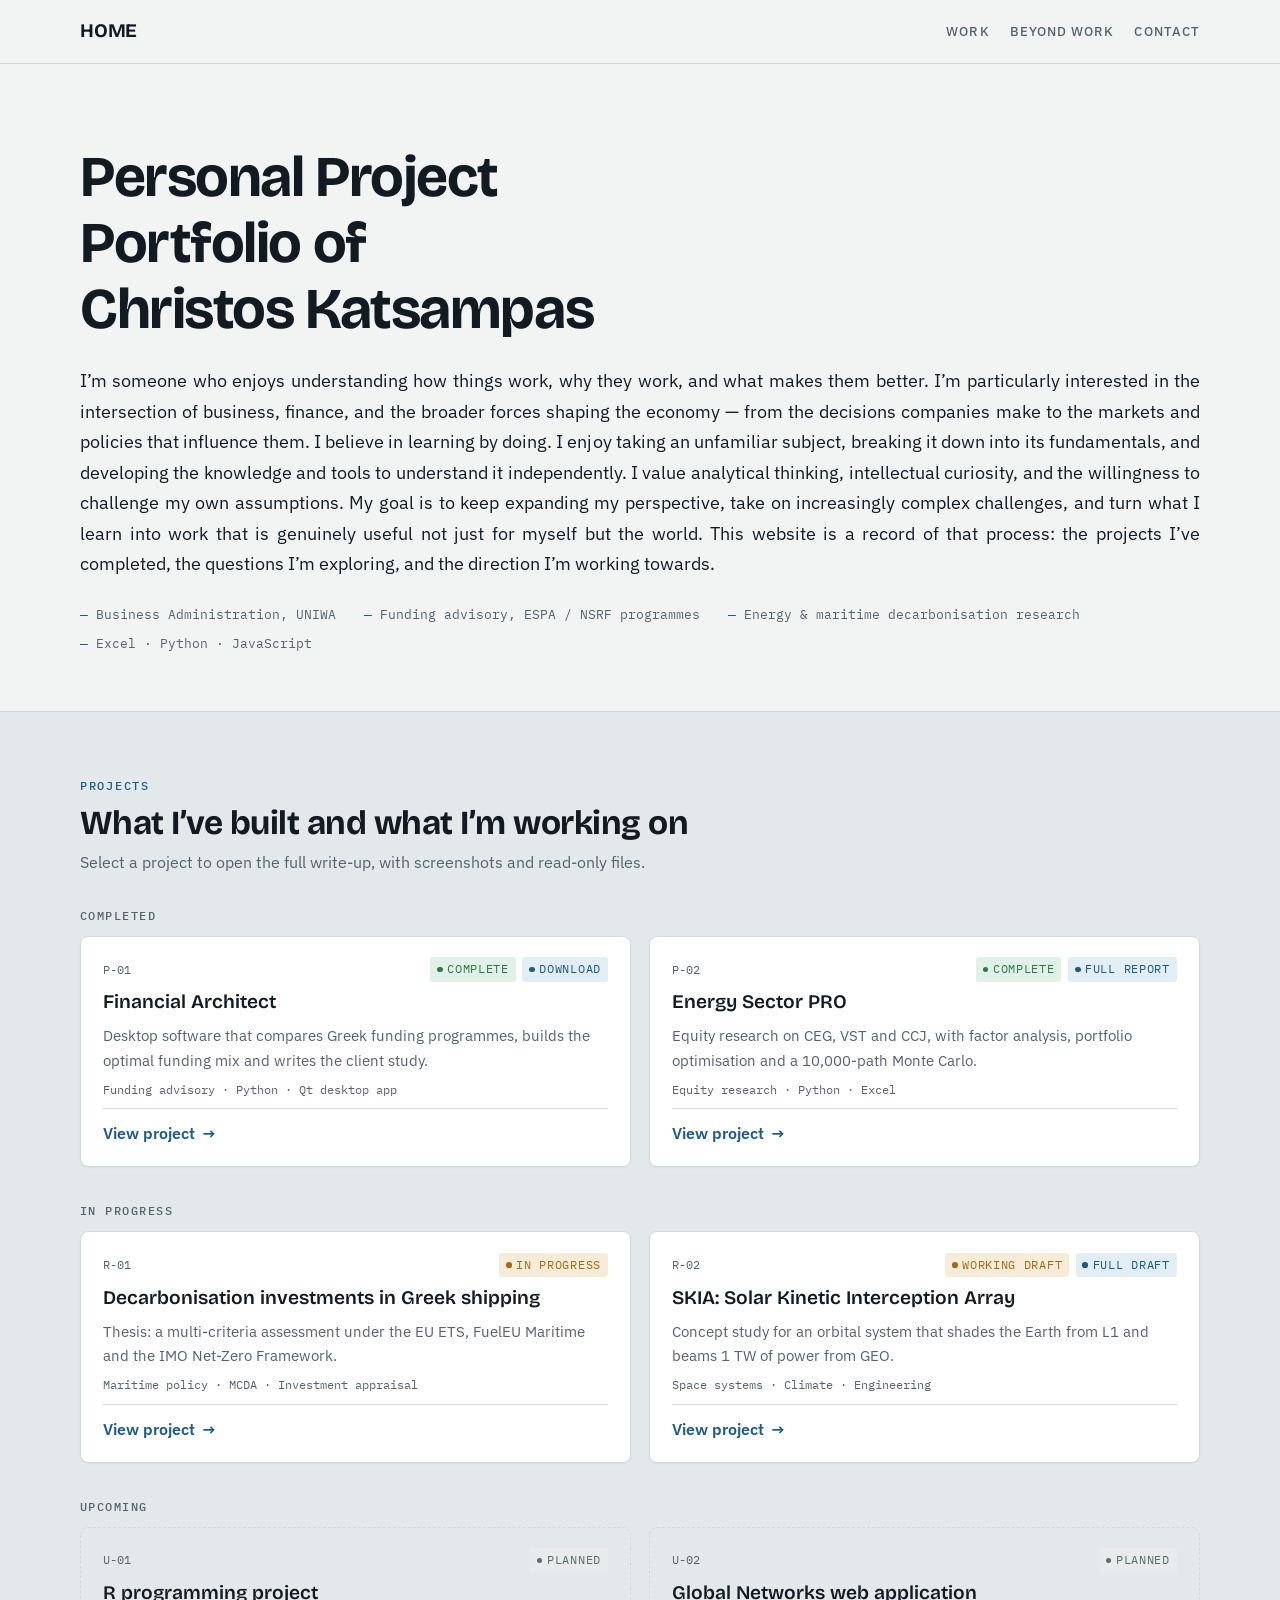
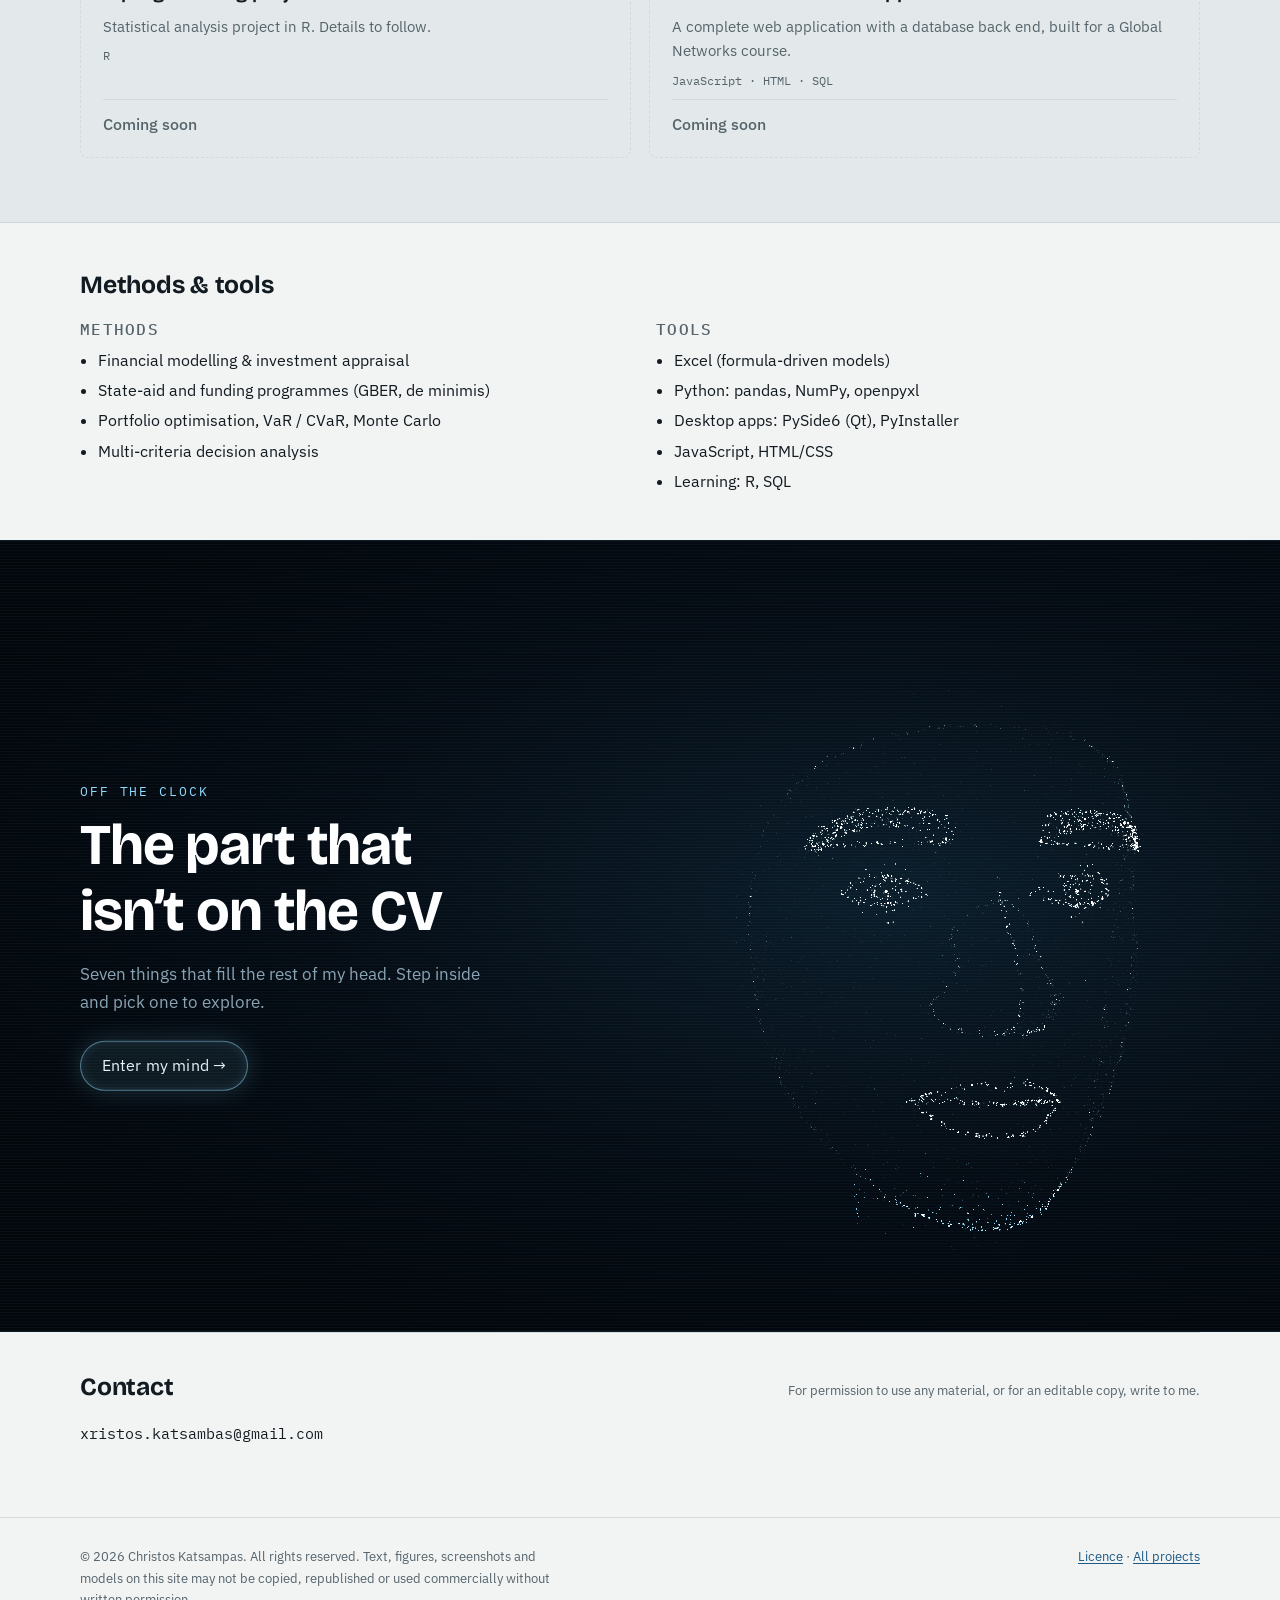
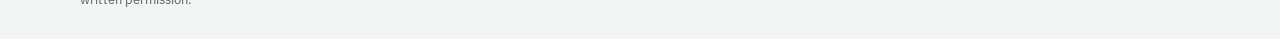
==== index.html @ 91d60f6c "Hologram head shaped after my face" ====
<!doctype html>
<html lang="en">
<head>
<meta charset="utf-8">
<meta name="viewport" content="width=device-width, initial-scale=1, viewport-fit=cover">
<title>Christos Katsampas</title>
<meta name="description" content="Portfolio of Christos Katsampas: funding decision tools, energy equity research and decarbonisation studies.">
<meta name="author" content="Christos Katsampas">
<meta name="robots" content="index, follow, noai, noimageai">
<meta property="og:title" content="Christos Katsampas">
<meta property="og:description" content="Portfolio of Christos Katsampas: funding decision tools, energy equity research and decarbonisation studies.">
<meta property="og:type" content="website">
<meta property="og:site_name" content="Christos Katsampas – Portfolio">
<meta property="og:image" content="https://ckatsambas.github.io/assets/img/og-card.png">
<meta property="og:image:width" content="1200">
<meta property="og:image:height" content="630">
<meta property="og:image:alt" content="Christos Katsampas – Personal Project Portfolio">
<meta name="twitter:card" content="summary_large_image">
<link rel="preconnect" href="https://fonts.googleapis.com"><link rel="preconnect" href="https://fonts.gstatic.com" crossorigin><link rel="stylesheet" href="https://fonts.googleapis.com/css2?family=Bricolage+Grotesque:opsz,wght@12..96,500;12..96,600;12..96,700&family=IBM+Plex+Mono:wght@400;500&family=IBM+Plex+Sans:ital,wght@0,400;0,500;0,600;1,400&display=swap">
<link rel="stylesheet" href="assets/style.css?v=c9b6b2c9f0">
</head>
<body>
<header class="site-head">
  <div class="wrap">
    <a class="brand" href="index.html">HOME</a>
    <nav class="nav" aria-label="Main">
      <a href="index.html#work">Work</a>
      <a href="index.html#mind">Beyond work</a>
      <a href="index.html#contact">Contact</a>
    </nav>
  </div>
</header>
<main>

<div class="wrap">
  <section class="hero">
    <h1>Personal Project Portfolio of Christos Katsampas</h1>
    <div class="intro">
      <p>I&rsquo;m someone who enjoys understanding how things work, why they work, and what makes them better. I&rsquo;m particularly interested in the intersection of business, finance, and the broader forces shaping the economy &mdash; from the decisions companies make to the markets and policies that influence them. I believe in learning by doing. I enjoy taking an unfamiliar subject, breaking it down into its fundamentals, and developing the knowledge and tools to understand it independently. I value analytical thinking, intellectual curiosity, and the willingness to challenge my own assumptions. My goal is to keep expanding my perspective, take on increasingly complex challenges, and turn what I learn into work that is genuinely useful not just for myself but the world. This website is a record of that process: the projects I&rsquo;ve completed, the questions I&rsquo;m exploring, and the direction I&rsquo;m working towards.</p>
    </div>
    <ul class="facts">
      <li>Business Administration, UNIWA</li>
      <li>Funding advisory, ESPA / NSRF programmes</li>
      <li>Energy &amp; maritime decarbonisation research</li>
      <li>Excel &middot; Python &middot; JavaScript</li>
    </ul>
  </section>

</div>
<section class="band" id="work">
  <div class="wrap">
    <div class="band-head">
      <p class="band-kicker">Projects</p>
      <h2>What I&rsquo;ve built and what I&rsquo;m working on</h2>
      <p class="band-lede">Select a project to open the full write-up, with screenshots and read-only files.</p>
    </div>
      <div class="pgroup">
        <h3 class="pgroup-title">Completed</h3>
        <div class="pgrid">
        <a class="pcard" href="projects/financial-architect.html">
          <span class="pcard-top"><span class="pcard-id">P-01</span><span class="pcard-chips"><span class="chip ok">Complete</span><span class="chip open">Download</span></span></span>
          <span class="pcard-title">Financial Architect</span>
          <span class="pcard-desc">Desktop software that compares Greek funding programmes, builds the optimal funding mix and writes the client study.</span>
          <span class="pcard-tags">Funding advisory &middot; Python &middot; Qt desktop app</span>
          <span class="pcard-cta">View project <span aria-hidden="true">&rarr;</span></span>
        </a>
        <a class="pcard" href="projects/energy-sector-pro.html">
          <span class="pcard-top"><span class="pcard-id">P-02</span><span class="pcard-chips"><span class="chip ok">Complete</span><span class="chip open">Full report</span></span></span>
          <span class="pcard-title">Energy Sector PRO</span>
          <span class="pcard-desc">Equity research on CEG, VST and CCJ, with factor analysis, portfolio optimisation and a 10,000-path Monte Carlo.</span>
          <span class="pcard-tags">Equity research &middot; Python &middot; Excel</span>
          <span class="pcard-cta">View project <span aria-hidden="true">&rarr;</span></span>
        </a>
        </div>
      </div>
      <div class="pgroup">
        <h3 class="pgroup-title">In progress</h3>
        <div class="pgrid">
        <a class="pcard" href="projects/thesis-shipping.html">
          <span class="pcard-top"><span class="pcard-id">R-01</span><span class="pcard-chips"><span class="chip wip">In progress</span></span></span>
          <span class="pcard-title">Decarbonisation investments in Greek shipping</span>
          <span class="pcard-desc">Thesis: a multi-criteria assessment under the EU ETS, FuelEU Maritime and the IMO Net-Zero Framework.</span>
          <span class="pcard-tags">Maritime policy &middot; MCDA &middot; Investment appraisal</span>
          <span class="pcard-cta">View project <span aria-hidden="true">&rarr;</span></span>
        </a>
        <a class="pcard" href="projects/skia.html">
          <span class="pcard-top"><span class="pcard-id">R-02</span><span class="pcard-chips"><span class="chip wip">Working draft</span><span class="chip open">Full draft</span></span></span>
          <span class="pcard-title">SKIA: Solar Kinetic Interception Array</span>
          <span class="pcard-desc">Concept study for an orbital system that shades the Earth from L1 and beams 1&nbsp;TW of power from GEO.</span>
          <span class="pcard-tags">Space systems &middot; Climate &middot; Engineering</span>
          <span class="pcard-cta">View project <span aria-hidden="true">&rarr;</span></span>
        </a>
        </div>
      </div>
      <div class="pgroup">
        <h3 class="pgroup-title">Upcoming</h3>
        <div class="pgrid">
        <div class="pcard is-soon">
          <span class="pcard-top"><span class="pcard-id">U-01</span><span class="pcard-chips"><span class="chip plan">Planned</span></span></span>
          <span class="pcard-title">R programming project</span>
          <span class="pcard-desc">Statistical analysis project in R. Details to follow.</span>
          <span class="pcard-tags">R</span>
          <span class="pcard-cta">Coming soon</span>
        </div>
        <div class="pcard is-soon">
          <span class="pcard-top"><span class="pcard-id">U-02</span><span class="pcard-chips"><span class="chip plan">Planned</span></span></span>
          <span class="pcard-title">Global Networks web application</span>
          <span class="pcard-desc">A complete web application with a database back end, built for a Global Networks course.</span>
          <span class="pcard-tags">JavaScript &middot; HTML &middot; SQL</span>
          <span class="pcard-cta">Coming soon</span>
        </div>
        </div>
      </div>
  </div>
</section>
<div class="wrap">

  <section class="section" id="methods">
    <div class="section-head"><h2>Methods &amp; tools</h2></div>
    <div class="toolkit">
      <div>
        <h3>Methods</h3>
        <ul>
          <li>Financial modelling &amp; investment appraisal</li>
          <li>State-aid and funding programmes (GBER, de minimis)</li>
          <li>Portfolio optimisation, VaR / CVaR, Monte Carlo</li>
          <li>Multi-criteria decision analysis</li>
        </ul>
      </div>
      <div>
        <h3>Tools</h3>
        <ul>
          <li>Excel (formula-driven models)</li>
          <li>Python: pandas, NumPy, openpyxl</li>
          <li>Desktop apps: PySide6 (Qt), PyInstaller</li>
          <li>JavaScript, HTML/CSS</li>
          <li>Learning: R, SQL</li>
        </ul>
      </div>
    </div>
  </section>

</div>

<section class="mind" id="mind" aria-labelledby="mind-title">
  <div class="mind-stage">
    <canvas class="mind-canvas" aria-hidden="true"></canvas>
    <div class="mind-hud">
      <div class="mind-intro">
        <p class="mind-kicker">Off the clock</p>
        <h2 id="mind-title">The part that isn&rsquo;t on the CV</h2>
        <p class="mind-lede">Seven things that fill the rest of my head. Step inside and pick one to explore.</p>
        <button class="mind-enter" type="button">Enter my mind <span aria-hidden="true">&rarr;</span></button>
      </div>
      <nav class="mind-stars" aria-label="Interests">
<button class="mind-star" type="button" data-k="draw" style="--i:0"><b>Drawing</b><small>Pencil &amp; charcoal</small></button>
<button class="mind-star" type="button" data-k="gym" style="--i:1"><b>Gym</b><small>PPL &times; UL</small></button>
<button class="mind-star" type="button" data-k="run" style="--i:2"><b>Running</b><small>10 km is home</small></button>
<button class="mind-star" type="button" data-k="research" style="--i:3"><b>Research</b><small>People &amp; society</small></button>
<button class="mind-star" type="button" data-k="gaming" style="--i:4"><b>Gaming</b><small>CS &middot; COD &middot; Souls</small></button>
<button class="mind-star" type="button" data-k="read" style="--i:5"><b>Reading</b><small>Classics &amp; Stoics</small></button>
<button class="mind-star" type="button" data-k="music" style="--i:6"><b>Music</b><small>Rock &amp; jazz</small></button>
      </nav>
      <div class="mind-tools">
        <button class="mind-back" type="button" hidden><span aria-hidden="true">&larr;</span> Back to the face</button>
        <p class="mind-hint" hidden>Drag to rotate &middot; select a star</p>
      </div>
    </div>
    <aside class="mind-panel" aria-live="polite" hidden>
      <button class="mind-close" type="button" aria-label="Close">&times;</button>
      <div class="mind-panel-body"></div>
    </aside>
  </div>

  <template data-k="draw">
    <p class="mp-kicker">01 &middot; Drawing</p>
    <h3 tabindex="-1">Pencil &amp; charcoal</h3>
    <p>Mostly surreal scenes and faces. Each piece is traced in light first; then the original shows through.</p>
    <div class="sketch"><canvas class="sketch-canvas" aria-label="Drawing" role="img"></canvas></div>
    <div class="sketch-nav">
      <button type="button" class="sk-prev" aria-label="Previous drawing">&larr;</button>
      <span class="sk-count">01 / 06</span>
      <button type="button" class="sk-next" aria-label="Next drawing">&rarr;</button>
      <button type="button" class="sk-replay">Trace again</button>
    </div>
  </template>

  <template data-k="gym">
    <p class="mp-kicker">02 &middot; Gym</p>
    <h3 tabindex="-1">PPL &times; Upper/Lower</h3>
    <p>A hybrid split: push, pull and legs, then upper and lower.</p>
    <div class="holo-wrap"><div class="holo"></div><span class="holo-tag holo-rep">Rep 1 / 12</span></div>
    <p class="shelf-label">Personal bests</p>
    <ul class="prs">
<li><span class="pr-name">Leg press</span><span class="pr-bar"><i style="--w:1.000"></i></span><span class="pr-kg"><b data-count="300">300</b> kg</span></li>
<li><span class="pr-name">Chest press</span><span class="pr-bar"><i style="--w:0.367"></i></span><span class="pr-kg"><b data-count="110">110</b> kg</span></li>
<li><span class="pr-name">Back extension (weighted)</span><span class="pr-bar"><i style="--w:0.267"></i></span><span class="pr-kg"><b data-count="80">80</b> kg</span></li>
<li><span class="pr-name">T-bar row</span><span class="pr-bar"><i style="--w:0.200"></i></span><span class="pr-kg"><b data-count="60">60</b> kg</span></li>
    </ul>
  </template>

  <template data-k="run">
    <p class="mp-kicker">03 &middot; Running</p>
    <h3 tabindex="-1">The 10 km race is my favourite</h3>
    <div class="holo-wrap"><div class="holo"></div><span class="holo-tag holo-cue"></span></div>
    <div class="run-grid">
      <div><b>22:43</b><span>Best 5 km &middot; 4:33/km</span></div>
      <div><b>48:37</b><span>Best 10 km race &middot; 4:52/km</span></div>
      <div><b>26 km</b><span>Longest run</span></div>
      <div><b>21.1 km</b><span>Longest race &middot; half marathon</span></div>
    </div>
    <p class="mp-note">Usually 10&ndash;25 km a month.</p>
  </template>

  <template data-k="research">
    <p class="mp-kicker">04 &middot; Research</p>
    <h3 tabindex="-1">How people and societies behave</h3>
    <blockquote>Anything and everything surrounding human behaviour and the complexity of society.</blockquote>
    <div class="flock"><canvas class="flock-canvas" aria-label="Flocking simulation" role="img"></canvas></div>
    <p class="mp-note">A tiny crowd model: each dot only follows its neighbours, yet a group pattern appears. Move your pointer through it.</p>
  </template>

  <template data-k="gaming">
    <p class="mp-kicker">05 &middot; Gaming</p>
    <h3 tabindex="-1">Where I unwind</h3>
    <ul class="games">
      <li><svg viewBox="0 0 48 48" aria-hidden="true"><circle cx="24" cy="24" r="13" fill="none" stroke="currentColor" stroke-width="2"/><path d="M24 4v12M24 32v12M4 24h12M32 24h12" stroke="currentColor" stroke-width="2"/><circle cx="24" cy="24" r="2" fill="currentColor"/></svg><b>Counter-Strike: Global Offensive</b><span>Tactical shooter</span></li>
      <li><svg viewBox="0 0 48 48" aria-hidden="true"><path d="M8 30h22l4-6h6v-4H22l-3-4H8z" fill="none" stroke="currentColor" stroke-width="2" stroke-linejoin="round"/><path d="M14 30l-2 8h6l2-8" fill="none" stroke="currentColor" stroke-width="2" stroke-linejoin="round"/></svg><b>Call of Duty</b><span>First-person shooter</span></li>
      <li><svg viewBox="0 0 48 48" aria-hidden="true"><path d="M24 6c2 7 9 10 9 19a9 9 0 0 1-18 0c0-5 3-7 4-11 1 3 2 4 4 5-1-5 0-9 1-13z" fill="none" stroke="currentColor" stroke-width="2" stroke-linejoin="round"/><path d="M12 42l24-6M36 42L12 36" stroke="currentColor" stroke-width="2"/></svg><b>Dark Souls</b><span>Action RPG</span></li>
    </ul>
  </template>

  <template data-k="read">
    <p class="mp-kicker">06 &middot; Reading</p>
    <h3 tabindex="-1">On the desk, and on the shelf</h3>
    <p class="shelf-label">Reading now</p>
    <ul class="shelf"><li class="spine s0"><span>The Prince</span><small>Niccol&ograve; Machiavelli</small></li><li class="spine s1"><span>Meditations</span><small>Marcus Aurelius</small></li></ul>
    <p class="shelf-label">Favourites</p>
    <ul class="shelf"><li class="spine s2"><span>Great Expectations</span><small>Charles Dickens</small></li><li class="spine s3"><span>The Picture of Dorian Gray</span><small>Oscar Wilde</small></li><li class="spine s4"><span>Psycho-Pass</span><small>Manga</small></li><li class="spine s5"><span>Siddhartha</span><small>Hermann Hesse</small></li><li class="spine s6"><span>The Bible</span></li></ul>
  </template>

  <template data-k="music">
    <p class="mp-kicker">07 &middot; Music</p>
    <h3 tabindex="-1">Rock &amp; jazz</h3>
    <ul class="bands"><li>Pink Floyd</li><li>Radiohead</li><li>Mazzy Star</li></ul>
    <p class="shelf-label">Most played, all time</p>
    <ol class="top-songs">
<li style="--w:1.000;--i:0"><span class="ts-rank">01</span><a class="ts-song" href="https://open.spotify.com/search/Iris%20The%20Goo%20Goo%20Dolls" target="_blank" rel="noopener"><b>Iris</b><small>The Goo Goo Dolls</small></a><span class="ts-n"><b>360</b> plays</span><i class="ts-bar"></i></li>
<li style="--w:0.831;--i:1"><span class="ts-rank">02</span><a class="ts-song" href="https://open.spotify.com/search/K.%20Cigarettes%20After%20Sex" target="_blank" rel="noopener"><b>K.</b><small>Cigarettes After Sex</small></a><span class="ts-n"><b>299</b> plays</span><i class="ts-bar"></i></li>
<li style="--w:0.789;--i:2"><span class="ts-rank">03</span><a class="ts-song" href="https://open.spotify.com/search/My%20Kind%20of%20Woman%20Mac%20DeMarco" target="_blank" rel="noopener"><b>My Kind of Woman</b><small>Mac DeMarco</small></a><span class="ts-n"><b>284</b> plays</span><i class="ts-bar"></i></li>
<li style="--w:0.728;--i:3"><span class="ts-rank">04</span><a class="ts-song" href="https://open.spotify.com/search/Jigsaw%20Falling%20Into%20Place%20Radiohead" target="_blank" rel="noopener"><b>Jigsaw Falling Into Place</b><small>Radiohead</small></a><span class="ts-n"><b>262</b> plays</span><i class="ts-bar"></i></li>
<li style="--w:0.683;--i:4"><span class="ts-rank">05</span><a class="ts-song" href="https://open.spotify.com/search/Coming%20Back%20to%20You%20Leonard%20Cohen" target="_blank" rel="noopener"><b>Coming Back to You</b><small>Leonard Cohen</small></a><span class="ts-n"><b>246</b> plays</span><i class="ts-bar"></i></li>
<li style="--w:0.678;--i:5"><span class="ts-rank">06</span><a class="ts-song" href="https://open.spotify.com/search/Inner%20Light%20Shocking%20Lemon" target="_blank" rel="noopener"><b>Inner Light</b><small>Shocking Lemon</small></a><span class="ts-n"><b>244</b> plays</span><i class="ts-bar"></i></li>
<li style="--w:0.628;--i:6"><span class="ts-rank">07</span><a class="ts-song" href="https://open.spotify.com/search/Linger%20The%20Cranberries" target="_blank" rel="noopener"><b>Linger</b><small>The Cranberries</small></a><span class="ts-n"><b>226</b> plays</span><i class="ts-bar"></i></li>
<li style="--w:0.583;--i:7"><span class="ts-rank">08</span><a class="ts-song" href="https://open.spotify.com/search/Time%20After%20Time%20Cyndi%20Lauper" target="_blank" rel="noopener"><b>Time After Time</b><small>Cyndi Lauper</small></a><span class="ts-n"><b>210</b> plays</span><i class="ts-bar"></i></li>
<li style="--w:0.564;--i:8"><span class="ts-rank">09</span><a class="ts-song" href="https://open.spotify.com/search/Shake%20Me%20Down%20Cage%20The%20Elephant" target="_blank" rel="noopener"><b>Shake Me Down</b><small>Cage The Elephant</small></a><span class="ts-n"><b>203</b> plays</span><i class="ts-bar"></i></li>
    </ol>
    <div class="song">
      <p><b>Iris</b> &middot; my number one</p>
      <button type="button" class="song-load">Play it here <small>(loads Spotify&rsquo;s player)</small></button>
    </div>
    <a class="spotify-link" href="https://open.spotify.com/user/bo5uffshhjt8mot727a4kmns6" target="_blank" rel="noopener">My Spotify profile <span aria-hidden="true">&nearr;</span></a>
  </template>
</section>

<div class="wrap">
  <section class="section" id="contact">
    <div class="section-head"><h2>Contact</h2><p>For permission to use any material, or for an editable copy, write to me.</p></div>
    <div class="contact-line">
      <span>xristos.katsambas@gmail.com</span>
    </div>
  </section>
</div>

</main>
<footer class="site-foot">
  <div class="wrap">
    <p>&copy; 2026 Christos Katsampas. All rights reserved. Text, figures, screenshots and models on this site may not be copied, republished or used commercially without written permission.</p>
    <p><a href="LICENSE.txt">Licence</a> &middot; <a href="index.html">All projects</a></p>
  </div>
</footer>
<script src="assets/about/holo.js?v=3c5f9f0eb2" defer></script>
<script src="assets/about/mind.js?v=13b5820543" defer></script>
</body>
</html>
---- assets/style.css ----
/* Colour, type and spacing variables (light theme; dark overrides follow) */
:root {
  --paper: #f2f4f3;
  --surface: #ffffff;
  --ink: #131b22;
  --muted: #55636b;
  --rule: #d3dbd9;
  --accent: #1d5a86;
  --accent-soft: #e2edf5;
  --ok: #2c7a4b;
  --ok-soft: #e1f1e7;
  --wip: #a76a12;
  --wip-soft: #f7ecd9;
  --plan: #5d6970;
  --plan-soft: #e7ebec;
  --lock: #7a3b2e;
  --lock-soft: #f5e6e2;
  --band: #e3e9ea;
  --band-line: #cdd6d8;
  --chart-band-outer: #c9dbe8;
  --chart-band-inner: #8fb3cf;
  --font-display: "Bricolage Grotesque", "Segoe UI", system-ui, sans-serif;
  --font-body: "IBM Plex Sans", "Segoe UI", system-ui, sans-serif;
  --font-mono: "IBM Plex Mono", ui-monospace, "SFMono-Regular", Menlo, monospace;
  --step--1: 0.84rem;
  --step-0: 1rem;
  --step-1: 1.2rem;
  --step-2: 1.55rem;
  --step-3: 2.1rem;
  --step-4: clamp(2.4rem, 6vw, 3.6rem);
  --wrap: 72rem;
  color-scheme: light;
}
@media (prefers-color-scheme: dark) {
  :root:not([data-theme="light"]) {
    --paper: #0f1418; --surface: #161d22; --ink: #e5ebea; --muted: #97a4a9; --rule: #28333b;
    --accent: #84b4dc; --accent-soft: #1b2b38;
    --ok: #79c495; --ok-soft: #17291f; --wip: #e0aa58; --wip-soft: #2e2414;
    --plan: #a3afb4; --plan-soft: #222b30; --lock: #e3998a; --lock-soft: #2f1d19;
    --chart-band-outer: #22394b; --chart-band-inner: #36607f;
    --band: #161e24; --band-line: #26313a;
    color-scheme: dark;
  }
}
:root[data-theme="dark"] {
  --paper: #0f1418; --surface: #161d22; --ink: #e5ebea; --muted: #97a4a9; --rule: #28333b;
  --accent: #84b4dc; --accent-soft: #1b2b38;
  --ok: #79c495; --ok-soft: #17291f; --wip: #e0aa58; --wip-soft: #2e2414;
  --plan: #a3afb4; --plan-soft: #222b30; --lock: #e3998a; --lock-soft: #2f1d19;
  --chart-band-outer: #22394b; --chart-band-inner: #36607f;
  --band: #161e24; --band-line: #26313a;
  color-scheme: dark;
}

*, *::before, *::after { box-sizing: border-box; }
html { -webkit-text-size-adjust: 100%; }
body {
  margin: 0;
  background: var(--paper);
  color: var(--ink);
  font-family: var(--font-body);
  font-size: var(--step-0);
  line-height: 1.6;
}
img { max-width: 100%; height: auto; display: block; }
a { color: var(--accent); text-underline-offset: 0.18em; }
a:focus-visible, button:focus-visible { outline: 2px solid var(--accent); outline-offset: 3px; border-radius: 2px; }
h1, h2, h3 { font-family: var(--font-display); line-height: 1.15; text-wrap: balance; margin: 0; }

.wrap {
  max-width: var(--wrap);
  margin-inline: auto;
  padding-left: max(16px, env(safe-area-inset-left, 0px));
  padding-right: max(16px, env(safe-area-inset-right, 0px));
}

/* Site header and navigation */
.site-head { border-bottom: 1px solid var(--rule); }
.site-head .wrap { display: flex; align-items: center; justify-content: space-between; gap: 1rem; padding-block: 1rem; flex-wrap: wrap; }
.brand { font-family: var(--font-display); font-weight: 700; font-size: var(--step-1); color: var(--ink); text-decoration: none; letter-spacing: -0.01em; }
.brand span { color: var(--muted); font-weight: 500; }
.nav { display: flex; gap: 1.25rem; flex-wrap: wrap; font-size: var(--step--1); }
.nav a { color: var(--muted); text-decoration: none; text-transform: uppercase; letter-spacing: 0.08em; font-weight: 500; }
.nav a:hover { color: var(--ink); }

/* Page intro */
.hero { padding-block: clamp(2.5rem, 7vw, 5rem) 2.5rem; display: grid; gap: 1.5rem; }
.hero h1 { font-size: var(--step-4); font-weight: 700; letter-spacing: -0.025em; max-width: 18ch; }
.hero .lede { font-size: var(--step-1); color: var(--muted); max-width: 58ch; margin: 0; }
.facts { display: flex; flex-wrap: wrap; gap: 0.5rem 1.75rem; margin: 0; padding: 0; list-style: none; font-family: var(--font-mono); font-size: var(--step--1); color: var(--muted); }
.facts li::before { content: "— "; color: var(--accent); }

/* Section headings */
.section { padding-block: 2.5rem; border-top: 1px solid var(--rule); }
.section-head { display: flex; align-items: baseline; justify-content: space-between; gap: 1rem; flex-wrap: wrap; margin-bottom: 1.25rem; }
.section-head h2 { font-size: var(--step-2); letter-spacing: -0.01em; }
.section-head p { margin: 0; color: var(--muted); font-size: var(--step--1); max-width: 52ch; }
.eyebrow { font-family: var(--font-mono); font-size: 0.75rem; text-transform: uppercase; letter-spacing: 0.12em; color: var(--muted); margin: 0 0 0.4rem; }

/* Status labels */
.chip { display: inline-flex; align-items: center; gap: 0.4em; font-family: var(--font-mono); font-size: 0.72rem; text-transform: uppercase; letter-spacing: 0.06em; padding: 0.25em 0.6em; border-radius: 3px; white-space: nowrap; justify-self: start; }
.chip::before { content: ""; width: 0.5em; height: 0.5em; border-radius: 50%; background: currentColor; }
.chip.ok { color: var(--ok); background: var(--ok-soft); }
.chip.wip { color: var(--wip); background: var(--wip-soft); }
.chip.plan { color: var(--plan); background: var(--plan-soft); }
.chip.lock { color: var(--lock); background: var(--lock-soft); }
.chip.lock::before { border-radius: 1px; }
.chip.open { color: var(--accent); background: var(--accent-soft); }

/* Contact */
.contact-line { display: flex; flex-wrap: wrap; gap: 0.75rem 2rem; font-family: var(--font-mono); font-size: 0.95rem; }

/* Footer */
.site-foot { border-top: 1px solid var(--rule); margin-top: 2rem; }
.site-foot .wrap { padding-block: 1.75rem; display: flex; justify-content: space-between; gap: 1rem; flex-wrap: wrap; font-size: var(--step--1); color: var(--muted); }
.site-foot p { margin: 0; max-width: 60ch; }

/* Project pages: header, body and fact panel */
.case-head { padding-block: 2.5rem 2rem; display: grid; gap: 1rem; }
.crumb { font-family: var(--font-mono); font-size: var(--step--1); }
.crumb a { color: var(--muted); text-decoration: none; }
.crumb a:hover { color: var(--accent); }
.case-head h1 { font-size: var(--step-4); letter-spacing: -0.025em; }
.case-head .lede { font-size: var(--step-1); color: var(--muted); max-width: 60ch; margin: 0; }

.case-body { display: grid; grid-template-columns: minmax(0, 1fr) 17rem; gap: 3rem; align-items: start; padding-bottom: 3rem; }
@media (max-width: 900px) { .case-body { grid-template-columns: minmax(0, 1fr); gap: 2rem; } .spec { order: -1; } }
.case-main { min-width: 0; }
.case-main section { margin-bottom: 2.5rem; }
.case-main h2 { font-size: var(--step-2); margin-bottom: 0.75rem; letter-spacing: -0.01em; }
.case-main h3 { font-size: var(--step-1); margin: 1.5rem 0 0.5rem; }
.case-main p, .case-main li { max-width: 68ch; }
.case-main ul { padding-left: 1.2rem; }
.case-main li { margin-bottom: 0.35rem; }

.spec { position: sticky; top: 1.5rem; background: var(--surface); border: 1px solid var(--rule); padding: 1.25rem; }
@media (max-width: 900px) { .spec { position: static; } }
.spec dl { margin: 0; display: grid; gap: 0.9rem; }
.spec dt { font-family: var(--font-mono); font-size: 0.72rem; text-transform: uppercase; letter-spacing: 0.1em; color: var(--muted); }
.spec dd { margin: 0.15rem 0 0; font-size: 0.95rem; }

figure { margin: 1.5rem 0; }
figure img { border: 1px solid var(--rule); }
figcaption { font-size: var(--step--1); color: var(--muted); margin-top: 0.5rem; max-width: 68ch; }


.metrics { display: grid; grid-template-columns: repeat(auto-fit, minmax(9.5rem, 1fr)); gap: 1px; background: var(--rule); border: 1px solid var(--rule); margin: 1.25rem 0; }
.metric { background: var(--surface); padding: 0.9rem 1rem; }
.metric b { display: block; font-family: var(--font-display); font-size: var(--step-2); font-variant-numeric: tabular-nums; line-height: 1.1; }
.metric span { font-size: 0.8rem; color: var(--muted); }

.table-wrap { overflow-x: auto; margin: 1rem 0; }
table { border-collapse: collapse; width: 100%; font-size: 0.92rem; }
th, td { text-align: left; padding: 0.55rem 0.75rem; border-bottom: 1px solid var(--rule); }
th { font-family: var(--font-mono); font-size: 0.72rem; text-transform: uppercase; letter-spacing: 0.08em; color: var(--muted); font-weight: 500; }
td.num { text-align: right; font-variant-numeric: tabular-nums; font-family: var(--font-mono); }

/* SVG charts */
.chart { overflow-x: auto; background: var(--surface); border: 1px solid var(--rule); padding: 0.75rem; }
.chart svg { display: block; width: 100%; min-width: 30rem; height: auto; }
.chart text { fill: var(--muted); font-family: var(--font-mono); font-size: 11px; }
.chart .grid { stroke: var(--rule); stroke-width: 1; }
.chart .axis { stroke: var(--muted); stroke-width: 1; }
.chart .band-outer { fill: var(--chart-band-outer); }
.chart .band-inner { fill: var(--chart-band-inner); }
.chart .median { stroke: var(--accent); stroke-width: 2.5; fill: none; }
.chart .zero { stroke: var(--ink); stroke-width: 1; stroke-dasharray: 4 3; }
.chart .bar-loss { fill: var(--lock); opacity: 0.75; }
.chart .bar-gain { fill: var(--accent); opacity: 0.85; }
.chart .label-strong { fill: var(--ink); }

.next-prev { display: flex; justify-content: space-between; gap: 1rem; flex-wrap: wrap; border-top: 1px solid var(--rule); padding-block: 1.5rem; font-family: var(--font-mono); font-size: var(--step--1); }

@media (prefers-reduced-motion: reduce) { * { transition: none !important; animation: none !important; } }

/* File downloads and embedded PDF viewer */
.access { border: 1px solid var(--rule); background: var(--surface); padding: 1.25rem; }
.access h2 { margin-bottom: 0.5rem; }
.file-list { list-style: none; padding: 0; margin: 1rem 0; display: grid; gap: 0; border-top: 1px solid var(--rule); }
.file-list li { display: flex; justify-content: space-between; align-items: baseline; gap: 0.5rem 1.5rem; flex-wrap: wrap; padding: 0.7rem 0; border-bottom: 1px solid var(--rule); max-width: none; margin: 0; }
.file-link { font-weight: 600; text-decoration: none; }
.file-link::before { content: "\2197\00a0"; font-family: var(--font-mono); }
.file-link:hover { text-decoration: underline; }
.file-list span { font-family: var(--font-mono); font-size: 0.78rem; color: var(--muted); }
.pdf-frame { border: 1px solid var(--rule); background: var(--paper); height: min(80vh, 52rem); }
.pdf-frame iframe { width: 100%; height: 100%; border: 0; display: block; }
@media (max-width: 720px) { .pdf-frame { display: none; } }

/* Intro paragraph */
.intro { display: grid; gap: 0.9rem; max-width: none; }
@media (min-width: 720px) { .intro p { text-align: justify; hyphens: auto; -webkit-hyphens: auto; } }
.intro p { margin: 0; font-size: 1.08rem; line-height: 1.65; color: var(--muted); }
.intro p { color: var(--ink); font-size: 1.12rem; line-height: 1.7; }

/* Methods & tools */
.toolkit { display: grid; grid-template-columns: repeat(auto-fit, minmax(16rem, 1fr)); gap: 2rem; }
.toolkit h3 { font-size: var(--step-0); font-family: var(--font-mono); font-weight: 500; text-transform: uppercase; letter-spacing: 0.08em; color: var(--muted); margin-bottom: 0.6rem; }
.toolkit ul { margin: 0; padding-left: 1.1rem; }
.toolkit li { margin-bottom: 0.3rem; }

/* Projects section and cards */
.band { background: var(--band); border-top: 1px solid var(--band-line); border-bottom: 1px solid var(--band-line); padding-block: clamp(2.5rem, 6vw, 4rem); margin-block: 1rem 0.5rem; }
.band-head { display: grid; gap: 0.5rem; margin-bottom: 2rem; }
.band-kicker { margin: 0; font-family: var(--font-mono); font-size: 0.78rem; text-transform: uppercase; letter-spacing: 0.14em; color: var(--accent); font-weight: 500; }
.band-head h2 { font-size: var(--step-3); letter-spacing: -0.015em; }
.band-lede { margin: 0; color: var(--muted); max-width: 60ch; }
.pgroup + .pgroup { margin-top: 2.25rem; }
.pgroup-title { font-family: var(--font-mono); font-size: 0.78rem; font-weight: 500; text-transform: uppercase; letter-spacing: 0.12em; color: var(--muted); margin: 0 0 0.85rem; }
.pgrid { display: grid; grid-template-columns: repeat(auto-fit, minmax(min(100%, 22rem), 1fr)); gap: 1.1rem; }
.pcard { display: flex; flex-direction: column; gap: 0.55rem; background: var(--surface); border: 1px solid var(--rule); border-radius: 8px; padding: 1.3rem 1.4rem 1.2rem; color: inherit; text-decoration: none; min-width: 0; transition: transform .18s ease, box-shadow .18s ease, border-color .18s ease; }
a.pcard { cursor: pointer; box-shadow: 0 1px 2px rgba(0,0,0,0.04); }
a.pcard:hover, a.pcard:focus-visible { transform: translateY(-3px); border-color: var(--accent); box-shadow: 0 10px 24px -12px rgba(20, 50, 80, 0.35); }
a.pcard:focus-visible { outline: 2px solid var(--accent); outline-offset: 3px; }
.pcard-top { display: flex; justify-content: space-between; align-items: center; gap: 0.75rem; flex-wrap: wrap; }
.pcard-id { font-family: var(--font-mono); font-size: 0.78rem; color: var(--muted); }
.pcard-chips { display: flex; gap: 0.4rem; flex-wrap: wrap; }
.pcard-title { font-family: var(--font-display); font-size: var(--step-1); font-weight: 600; line-height: 1.25; }
.pcard-desc { color: var(--muted); font-size: 0.95rem; }
.pcard-tags { font-family: var(--font-mono); font-size: 0.74rem; color: var(--muted); }
.pcard-cta { margin-top: auto; padding-top: 0.75rem; border-top: 1px solid var(--rule); font-weight: 600; color: var(--accent); display: flex; align-items: center; gap: 0.4rem; }
.pcard-cta span { transition: transform .18s ease; }
a.pcard:hover .pcard-cta span { transform: translateX(4px); }
.pcard.is-soon { background: transparent; border-style: dashed; }
.pcard.is-soon .pcard-cta { color: var(--muted); font-weight: 500; }
@media (prefers-reduced-motion: reduce) { a.pcard:hover { transform: none; } }

/* Remove the divider directly below the projects section */
.band + .wrap > .section:first-child { border-top: 0; }

/* Personal section: hologram head and interest galaxy (always dark) */
.mind { --m-bg: #03070c; --m-ink: #e6f3fb; --m-muted: #8aa3b3; --m-line: rgba(143, 220, 255, 0.18); --m-glow: #8fdcff; color: var(--m-ink); }
.mind-stage {
  position: relative; overflow: hidden; height: min(88vh, 820px); min-height: 560px;
  background: radial-gradient(ellipse at 70% 45%, #0b1d2b 0%, #050c14 45%, var(--m-bg) 80%);
  border-block: 1px solid #0d1c27;
}
.mind-stage::after { /* faint scanlines */
  content: ""; position: absolute; inset: 0; pointer-events: none;
  background: repeating-linear-gradient(to bottom, rgba(143, 220, 255, 0.035) 0 1px, transparent 1px 3px);
}
.mind-canvas { position: absolute; inset: 0; width: 100%; height: 100%; touch-action: pan-y; }
.mind--galaxy .mind-canvas { touch-action: none; }
.mind-hud { position: absolute; inset: 0; pointer-events: none; }
.mind-hud > * { pointer-events: auto; }
.mind-intro {
  position: absolute; left: max(16px, calc((100% - var(--wrap)) / 2 + 16px)); top: 50%; transform: translateY(-50%);
  max-width: 26rem; transition: opacity .5s, transform .6s;
}
.mind-kicker, .mp-kicker, .shelf-label {
  font-family: var(--font-mono); font-size: var(--step--1); letter-spacing: .14em; text-transform: uppercase; color: var(--m-glow); margin: 0 0 .6rem;
}
.mind h2 { font-size: var(--step-4); letter-spacing: -0.02em; color: #fff; }
.mind-lede { color: var(--m-muted); font-size: 1.08rem; margin: 1rem 0 1.6rem; }
.mind button { font: inherit; color: inherit; cursor: pointer; }
.mind-enter {
  background: rgba(143, 220, 255, 0.08); border: 1px solid rgba(143, 220, 255, 0.5); border-radius: 999px;
  padding: .7rem 1.3rem; font-weight: 600; letter-spacing: .01em; color: #fff;
  box-shadow: 0 0 24px rgba(143, 220, 255, 0.18), inset 0 0 12px rgba(143, 220, 255, 0.12); transition: background .2s, box-shadow .2s;
}
.mind-enter:hover { background: rgba(143, 220, 255, 0.18); box-shadow: 0 0 34px rgba(143, 220, 255, 0.35), inset 0 0 12px rgba(143, 220, 255, 0.2); }
.mind button:focus-visible, .mind a:focus-visible { outline: 2px solid var(--m-glow); outline-offset: 3px; }
.mind--galaxy .mind-intro { opacity: 0; transform: translateY(-50%) translateX(-24px); pointer-events: none; visibility: hidden; transition: opacity .4s, transform .5s, visibility 0s .5s; }
.mind--loading .mind-intro::after { content: "loading hologram"; display: block; margin-top: 1rem; font-family: var(--font-mono); font-size: .75rem; color: var(--m-muted); letter-spacing: .1em; }

/* Interest labels: float beside clusters in 3D, a grid otherwise */
.mind-stars { display: none; }
.mind--live.mind--galaxy .mind-stars { display: block; position: absolute; inset: 0; pointer-events: none; }
.mind--live .mind-star {
  position: absolute; left: 0; top: 0; pointer-events: auto; text-align: left; background: rgba(3, 7, 12, 0.35);
  border: 0; border-left: 1px solid var(--m-line); padding: .15rem .55rem; line-height: 1.25; border-radius: 0 4px 4px 0;
  transition: opacity .3s, border-color .2s, background .2s; will-change: transform; backdrop-filter: blur(2px);
}
.mind-star b { display: block; font-family: var(--font-display); font-weight: 600; font-size: 1rem; color: #fff; }
.mind-star small { display: block; font-size: .74rem; color: var(--m-muted); }
.mind--live .mind-star:hover, .mind--live .mind-star.is-on, .mind--live .mind-star:focus-visible { border-left-color: var(--m-glow); background: rgba(143, 220, 255, 0.1); }
.mind-tools { position: absolute; left: max(16px, calc((100% - var(--wrap)) / 2 + 16px)); top: 1.1rem; display: flex; align-items: center; gap: 1rem; flex-wrap: wrap; }
.mind-back { background: none; border: 1px solid var(--m-line); border-radius: 999px; padding: .35rem .9rem; font-size: .9rem; }
.mind-back:hover { border-color: var(--m-glow); }
.mind-hint { margin: 0; font-family: var(--font-mono); font-size: .75rem; color: var(--m-muted); letter-spacing: .06em; }
.mind--panel .mind-hint { visibility: hidden; }

/* Static version (no WebGL or reduced motion) */
.mind--static .mind-canvas { display: none; }
.mind--static .mind-stage { height: auto; min-height: 0; padding-block: clamp(3rem, 8vw, 5rem); }
.mind--static .mind-hud { position: relative; inset: auto; max-width: var(--wrap); margin-inline: auto; padding-inline: 16px; }
.mind--static .mind-intro { position: static; transform: none; max-width: 40rem; }
.mind--static .mind-enter, .mind--static .mind-tools { display: none; }
.mind--static .mind-stars { display: grid; grid-template-columns: repeat(auto-fill, minmax(10rem, 1fr)); gap: .6rem; margin-top: 1.5rem; }
.mind--static .mind-star { text-align: left; background: rgba(143, 220, 255, 0.05); border: 1px solid var(--m-line); border-radius: 8px; padding: .7rem .85rem; }
.mind--static .mind-star.is-on, .mind--static .mind-star:hover { border-color: var(--m-glow); }
.mind--static .mind-panel { position: relative; inset: auto; width: auto; max-width: 40rem; margin: 1.5rem auto 0; transform: none; max-height: none; }

/* Panel */
.mind-panel {
  position: absolute; top: 1rem; right: max(16px, calc((100% - var(--wrap)) / 2 + 16px)); bottom: 1rem; width: min(27rem, calc(100% - 32px));
  overflow-y: auto; overscroll-behavior: contain; padding: 1.6rem 1.5rem 1.5rem;
  background: rgba(5, 12, 20, 0.82); border: 1px solid var(--m-line); border-radius: 14px;
  box-shadow: 0 0 40px rgba(0, 0, 0, 0.5), inset 0 0 30px rgba(143, 220, 255, 0.04);
  backdrop-filter: blur(10px); -webkit-backdrop-filter: blur(10px);
  opacity: 0; transform: translateX(16px); transition: opacity .3s, transform .35s;
}
.mind-panel.is-open { opacity: 1; transform: none; }
.mind-panel h3 { font-size: var(--step-2); color: #fff; margin-bottom: .7rem; outline: none; }
.mind-panel p { color: #c4d6e1; margin: 0 0 1rem; }
.mind-panel .mp-note { color: var(--m-muted); font-size: .9rem; }
.mind-close { position: absolute; top: .6rem; right: .7rem; width: 2.2rem; height: 2.2rem; border-radius: 50%; background: none; border: 1px solid transparent; font-size: 1.4rem; line-height: 1; color: var(--m-muted); }
.mind-close:hover { border-color: var(--m-line); color: #fff; }
@media (max-width: 760px) {
  .mind-stage { height: min(92vh, 760px); }
  .mind-intro { top: 1.4rem; transform: none; right: 16px; }
  .mind--galaxy .mind-intro { transform: translateY(-16px); }
  .mind h2 { font-size: 2rem; }
  .mind-lede { margin: .6rem 0 1rem; font-size: 1rem; }
  .mind-panel { top: auto; left: 8px; right: 8px; width: auto; bottom: 8px; max-height: 64%; transform: translateY(24px); padding: 1.3rem 1.1rem 1.1rem; }
  .mind-star b { font-size: .9rem; } .mind-star small { display: none; }
}

/* Panel contents */
.sketch { display: flex; justify-content: center; background: #02060a; border-radius: 8px; border: 1px solid var(--m-line); padding: 6px; }
.sketch-canvas { display: block; max-width: 100%; -webkit-user-select: none; user-select: none; -webkit-touch-callout: none; }
.sketch-nav { display: flex; align-items: center; gap: .5rem; margin-top: .8rem; font-family: var(--font-mono); font-size: .85rem; color: var(--m-muted); }
.sketch-nav button { background: none; border: 1px solid var(--m-line); border-radius: 999px; padding: .25rem .75rem; color: #fff; }
.sketch-nav button:hover { border-color: var(--m-glow); }
.sk-replay { margin-left: auto; }
.prs { list-style: none; padding: 0; margin: 1.2rem 0 0; display: grid; gap: .95rem; }
.prs li { display: grid; grid-template-columns: 1fr auto; gap: .3rem .8rem; align-items: baseline; }
.pr-name { color: #dce9f1; }
.pr-kg { font-family: var(--font-mono); color: var(--m-muted); }
.pr-kg b { color: #ff8c61; font-size: 1.25rem; }
.pr-bar { grid-column: 1 / -1; height: 6px; background: rgba(255, 140, 97, 0.12); border-radius: 3px; overflow: hidden; }
.pr-bar i { display: block; height: 100%; width: calc(var(--w) * 100%); background: linear-gradient(90deg, #ff6a3d, #ffb38f); border-radius: 3px; transform-origin: left; transform: scaleX(0); transition: transform 1s cubic-bezier(.2, .8, .2, 1); }
.prs.is-in .pr-bar i { transform: scaleX(1); }
.run-grid { display: grid; grid-template-columns: 1fr 1fr; gap: .7rem; margin: 1rem 0 1.4rem; }
.run-grid div { border: 1px solid rgba(124, 240, 176, 0.22); border-radius: 10px; padding: .75rem .8rem; background: rgba(124, 240, 176, 0.04); }
.run-grid b { display: block; font-family: var(--font-display); font-size: 1.6rem; color: #7cf0b0; line-height: 1.1; }
.run-grid span { font-size: .8rem; color: var(--m-muted); }
.mind blockquote { margin: 0 0 1.2rem; padding-left: 1rem; border-left: 2px solid var(--m-glow); font-family: var(--font-display); font-size: 1.3rem; line-height: 1.35; color: #fff; }
.flock { border-radius: 8px; overflow: hidden; border: 1px solid var(--m-line); margin-bottom: .8rem; }
.flock-canvas { display: block; touch-action: none; }
.games { list-style: none; padding: 0; margin: 1rem 0 0; display: grid; gap: .7rem; }
.games li { display: grid; grid-template-columns: 2.6rem 1fr; column-gap: .9rem; align-items: center; padding: .8rem; border: 1px solid rgba(197, 155, 255, 0.25); border-radius: 10px; background: rgba(197, 155, 255, 0.04); }
.games svg { grid-row: span 2; width: 2.6rem; height: 2.6rem; color: #c59bff; }
.games b { color: #fff; font-family: var(--font-display); font-weight: 600; }
.games span { font-size: .82rem; color: var(--m-muted); }
.shelf-label { margin-top: 1.3rem; color: #ffd27a; }
.shelf { list-style: none; padding: 0 0 6px; margin: 0; display: flex; gap: 6px; align-items: flex-end; border-bottom: 3px solid rgba(255, 210, 122, 0.35); min-height: 12.5rem; }
.spine {
  writing-mode: vertical-rl; transform: rotate(180deg); display: flex; flex-direction: row; justify-content: space-between; gap: .6rem;
  width: 2.7rem; padding: .7rem .2rem; border-radius: 3px; font-family: var(--font-display); font-weight: 600; font-size: .86rem; line-height: 1.1; color: #10161b;
  transition: transform .25s;
}
.spine small { font-family: var(--font-body); font-weight: 400; font-size: .68rem; opacity: .75; }
.spine:hover { transform: rotate(180deg) translateY(8px); }
.spine.s0 { background: #ffd27a; height: 11.5rem; } .spine.s1 { background: #e7dcc4; height: 10.5rem; }
.spine.s2 { background: #c9b48a; height: 11rem; } .spine.s3 { background: #a7c4b5; height: 12rem; }
.spine.s4 { background: #ff7a9a; height: 9.6rem; } .spine.s5 { background: #f0c27b; height: 10.8rem; } .spine.s6 { background: #d9d2c2; height: 11.6rem; }
.bands { list-style: none; padding: 0; margin: .4rem 0 .4rem; display: flex; flex-wrap: wrap; gap: .5rem; }
.bands li { padding: .35rem .85rem; border-radius: 999px; border: 1px solid rgba(255, 122, 200, 0.35); color: #ffc2e5; background: rgba(255, 122, 200, 0.05); }
.song { border: 1px solid var(--m-line); border-radius: 12px; padding: .9rem; margin-bottom: 1rem; }
.song p { margin: 0 0 .7rem; color: #fff; }
.song-load { width: 100%; background: rgba(255, 122, 200, 0.1); border: 1px solid rgba(255, 122, 200, 0.4); border-radius: 999px; padding: .6rem 1rem; font-weight: 600; color: #fff; }
.song-load small { font-weight: 400; color: var(--m-muted); }
.song-load:hover { background: rgba(255, 122, 200, 0.2); }
.spotify-link { color: #ff9ad6; font-weight: 600; text-decoration: none; }
.spotify-link:hover { text-decoration: underline; }

.holo-wrap { position: relative; margin: .4rem 0 1rem; border: 1px solid var(--m-line); border-radius: 10px; overflow: hidden;
  background: radial-gradient(ellipse at 50% 70%, rgba(143, 220, 255, 0.08), transparent 65%), #02060a; }
.holo-canvas { display: block; touch-action: pan-y; cursor: grab; }
.holo-tag { position: absolute; font-family: var(--font-mono); font-size: .72rem; letter-spacing: .1em; text-transform: uppercase; color: var(--m-muted); pointer-events: none; }
.holo-rep, .holo-cue { left: .7rem; top: .6rem; }
.holo-clock { right: .7rem; top: .6rem; color: #7cf0b0; }
.holo-cue { color: #fff; opacity: 0; transition: opacity .2s; font-size: .85rem; }
.holo-cue.is-on { opacity: 1; }
.top-songs { list-style: none; padding: 0; margin: .2rem 0 1.2rem; display: grid; gap: .15rem; }
.top-songs li { position: relative; display: grid; grid-template-columns: 1.8rem 1fr auto; align-items: center; gap: .6rem; padding: .45rem .55rem; border-radius: 8px; }
.top-songs li:hover { background: rgba(255, 122, 200, 0.07); }
.ts-rank { font-family: var(--font-mono); font-size: .78rem; color: var(--m-muted); }
.ts-song { min-width: 0; color: inherit; text-decoration: none; }
.ts-song b { display: block; color: #fff; font-weight: 600; white-space: nowrap; overflow: hidden; text-overflow: ellipsis; }
.ts-song small { display: block; color: var(--m-muted); font-size: .8rem; white-space: nowrap; overflow: hidden; text-overflow: ellipsis; }
.ts-song:hover b { text-decoration: underline; }
.ts-n { font-family: var(--font-mono); font-size: .75rem; color: var(--m-muted); white-space: nowrap; }
.ts-n b { color: #ff9ad6; font-size: .9rem; }
.ts-bar { position: absolute; left: 2.95rem; right: .55rem; bottom: .15rem; height: 2px; background: linear-gradient(90deg, rgba(255, 122, 200, 0.75), rgba(255, 122, 200, 0.15)); transform-origin: left;
  transform: scaleX(var(--w)); animation: ts-in .9s cubic-bezier(.2, .8, .2, 1) both; animation-delay: calc(var(--i) * 60ms); }
@keyframes ts-in { from { transform: scaleX(0); } }
@media (prefers-reduced-motion: reduce) { .ts-bar { animation: none; } }
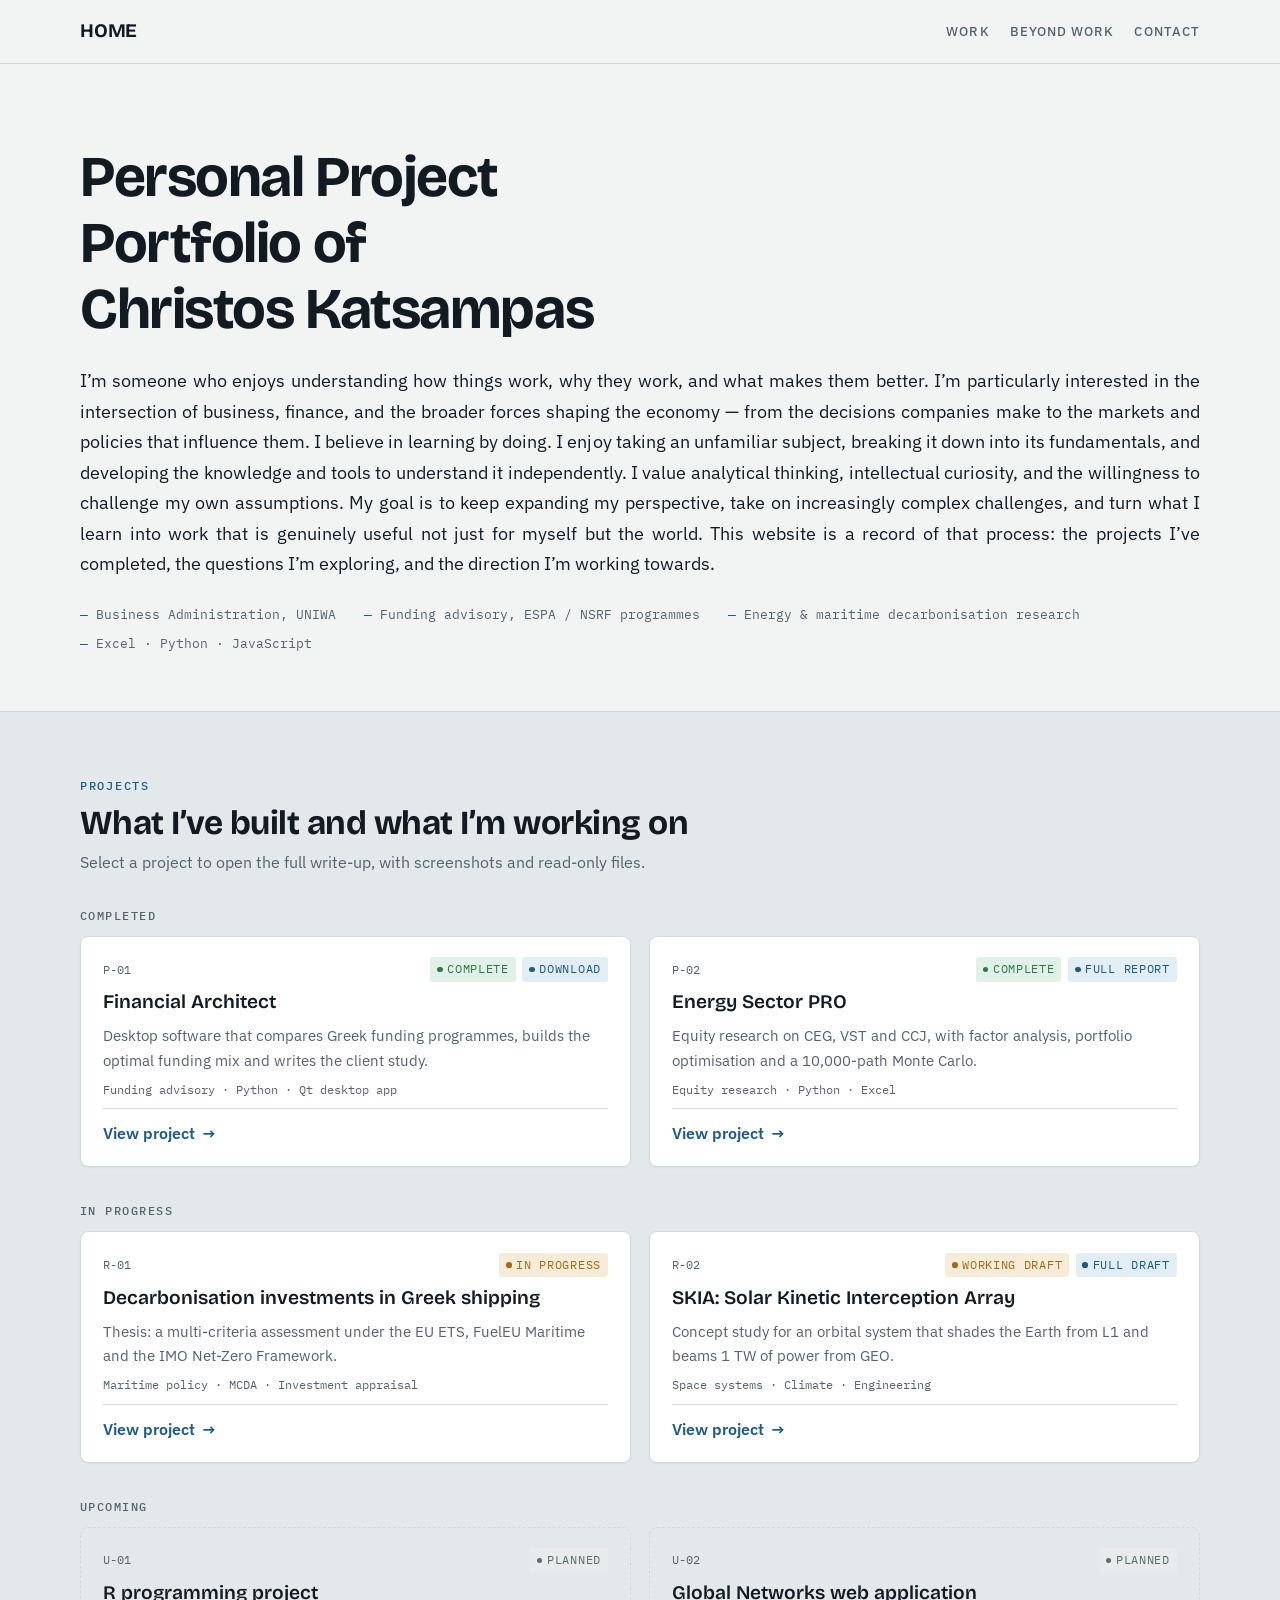
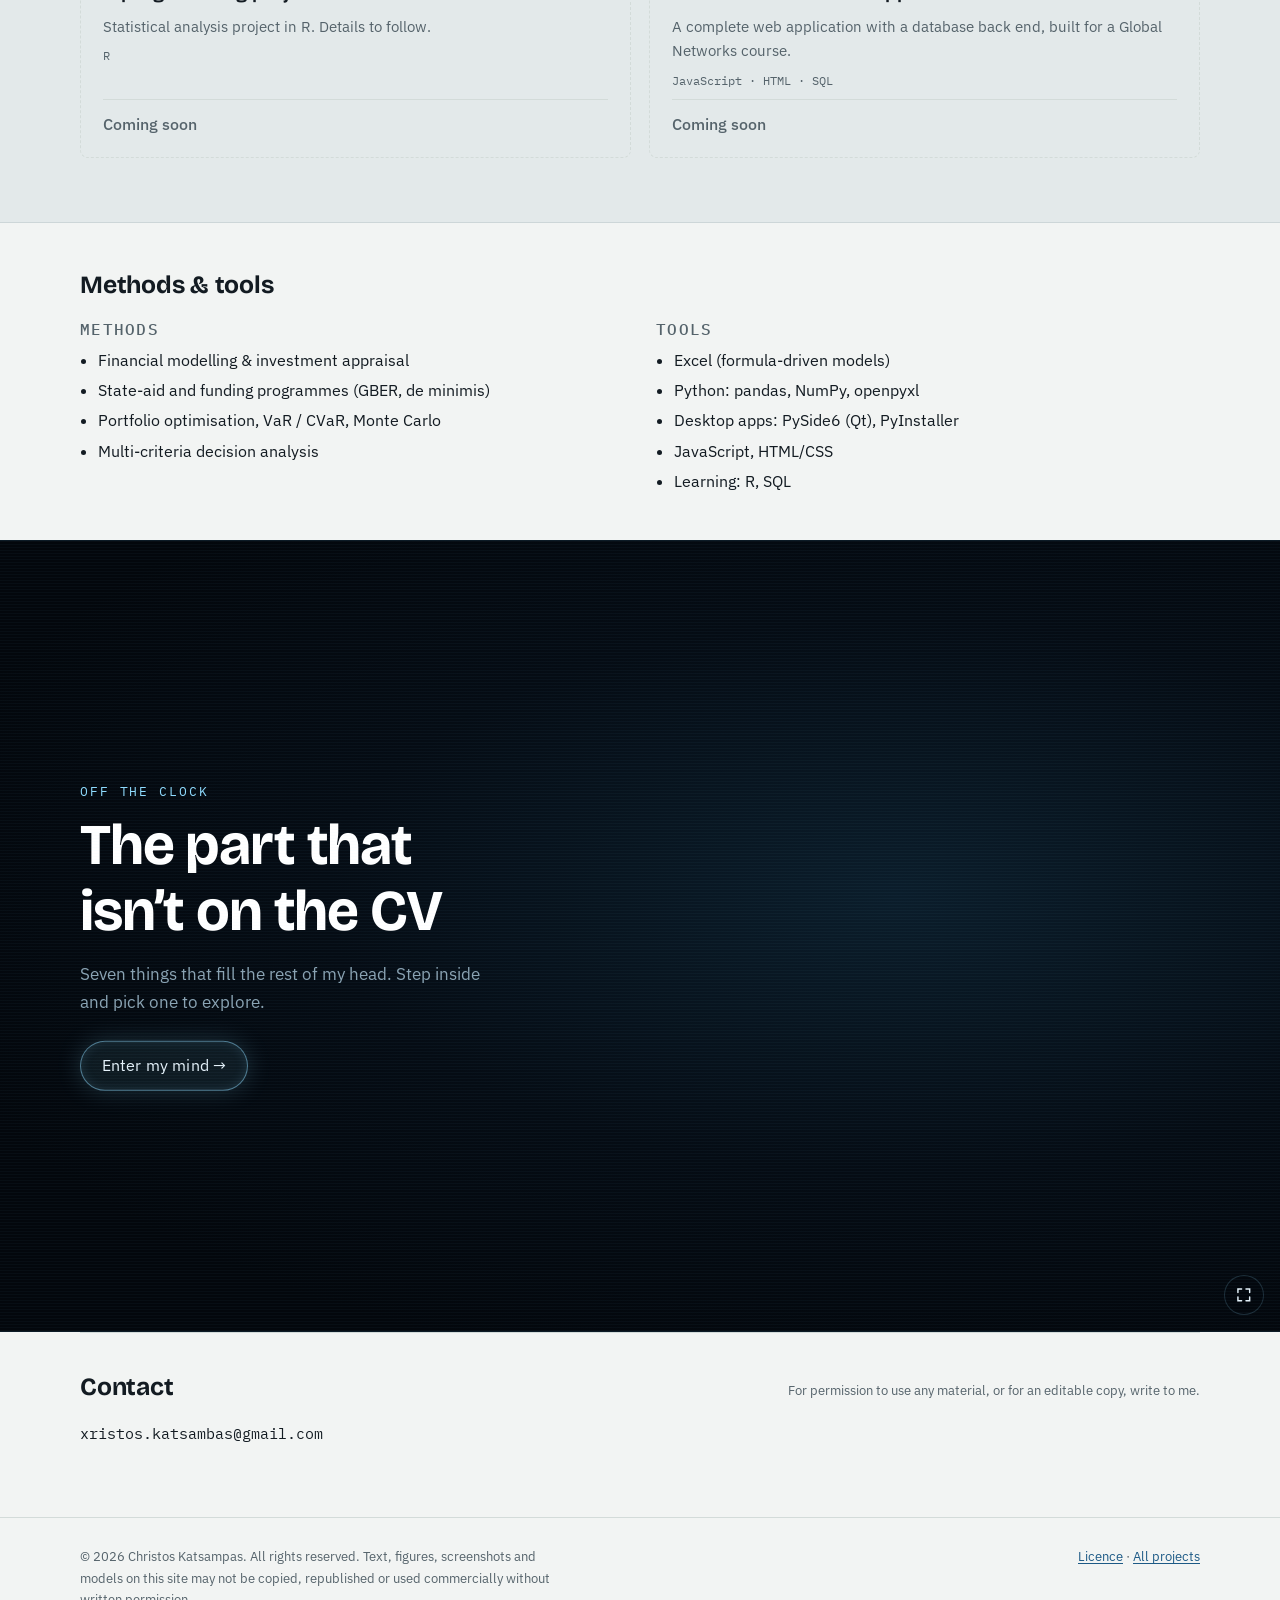
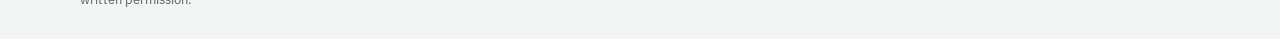
==== commit d2705aa4: "Immersive full-window mode for the mind galaxy" ====
--- a/index.html
+++ b/index.html
@@ -17,7 +17,7 @@
 <meta property="og:image:alt" content="Christos Katsampas – Personal Project Portfolio">
 <meta name="twitter:card" content="summary_large_image">
 <link rel="preconnect" href="https://fonts.googleapis.com"><link rel="preconnect" href="https://fonts.gstatic.com" crossorigin><link rel="stylesheet" href="https://fonts.googleapis.com/css2?family=Bricolage+Grotesque:opsz,wght@12..96,500;12..96,600;12..96,700&family=IBM+Plex+Mono:wght@400;500&family=IBM+Plex+Sans:ital,wght@0,400;0,500;0,600;1,400&display=swap">
-<link rel="stylesheet" href="assets/style.css?v=c9b6b2c9f0">
+<link rel="stylesheet" href="assets/style.css?v=d7281ba319">
 </head>
 <body>
 <header class="site-head">
@@ -163,8 +163,11 @@
       </nav>
       <div class="mind-tools">
         <button class="mind-back" type="button" hidden><span aria-hidden="true">&larr;</span> Back to the face</button>
-        <p class="mind-hint" hidden>Drag to rotate &middot; select a star</p>
-      </div>
+        <p class="mind-hint" hidden>Drag to rotate &middot; select a star &middot; Esc to leave</p>
+      </div>
+      <button class="mind-fs" type="button" hidden aria-label="Toggle full screen" title="Full screen">
+        <svg viewBox="0 0 24 24" aria-hidden="true"><path class="fs-in" d="M4 9V4h5M20 9V4h-5M4 15v5h5M20 15v5h-5"/><path class="fs-out" d="M9 4v5H4M15 4v5h5M9 20v-5H4M15 20v-5h5"/></svg>
+      </button>
     </div>
     <aside class="mind-panel" aria-live="polite" hidden>
       <button class="mind-close" type="button" aria-label="Close">&times;</button>
@@ -280,6 +283,6 @@
   </div>
 </footer>
 <script src="assets/about/holo.js?v=3c5f9f0eb2" defer></script>
-<script src="assets/about/mind.js?v=13b5820543" defer></script>
+<script src="assets/about/mind.js?v=22de19e187" defer></script>
 </body>
 </html>
--- a/assets/style.css
+++ b/assets/style.css
@@ -386,3 +386,21 @@
   transform: scaleX(var(--w)); animation: ts-in .9s cubic-bezier(.2, .8, .2, 1) both; animation-delay: calc(var(--i) * 60ms); }
 @keyframes ts-in { from { transform: scaleX(0); } }
 @media (prefers-reduced-motion: reduce) { .ts-bar { animation: none; } }
+
+/* Immersive mode: the galaxy takes over the window */
+.mind--immersive .mind-stage {
+  position: fixed; inset: 0; z-index: 1000; width: 100vw; height: 100vh; height: 100dvh; min-height: 0;
+  border: 0; will-change: clip-path;
+}
+.mind-stage:fullscreen { width: 100vw; height: 100vh; }
+.mind--immersive .mind-tools { top: max(1rem, env(safe-area-inset-top)); }
+.mind-fs {
+  position: absolute; right: 1rem; bottom: 1rem; width: 2.5rem; height: 2.5rem; border-radius: 50%;
+  background: rgba(3, 7, 12, 0.5); border: 1px solid var(--m-line); display: grid; place-items: center; color: var(--m-ink);
+}
+.mind-fs:hover { border-color: var(--m-glow); }
+.mind-fs svg { width: 1.1rem; height: 1.1rem; fill: none; stroke: currentColor; stroke-width: 2; stroke-linecap: round; }
+.mind-fs .fs-out, .mind-fs.is-on .fs-in { display: none; }
+.mind-fs.is-on .fs-out { display: inline; }
+.mind--panel .mind-fs { right: calc(min(27rem, 100% - 32px) + max(16px, (100% - var(--wrap)) / 2 + 16px) + 1rem); }
+@media (max-width: 760px) { .mind-fs { display: none; } }
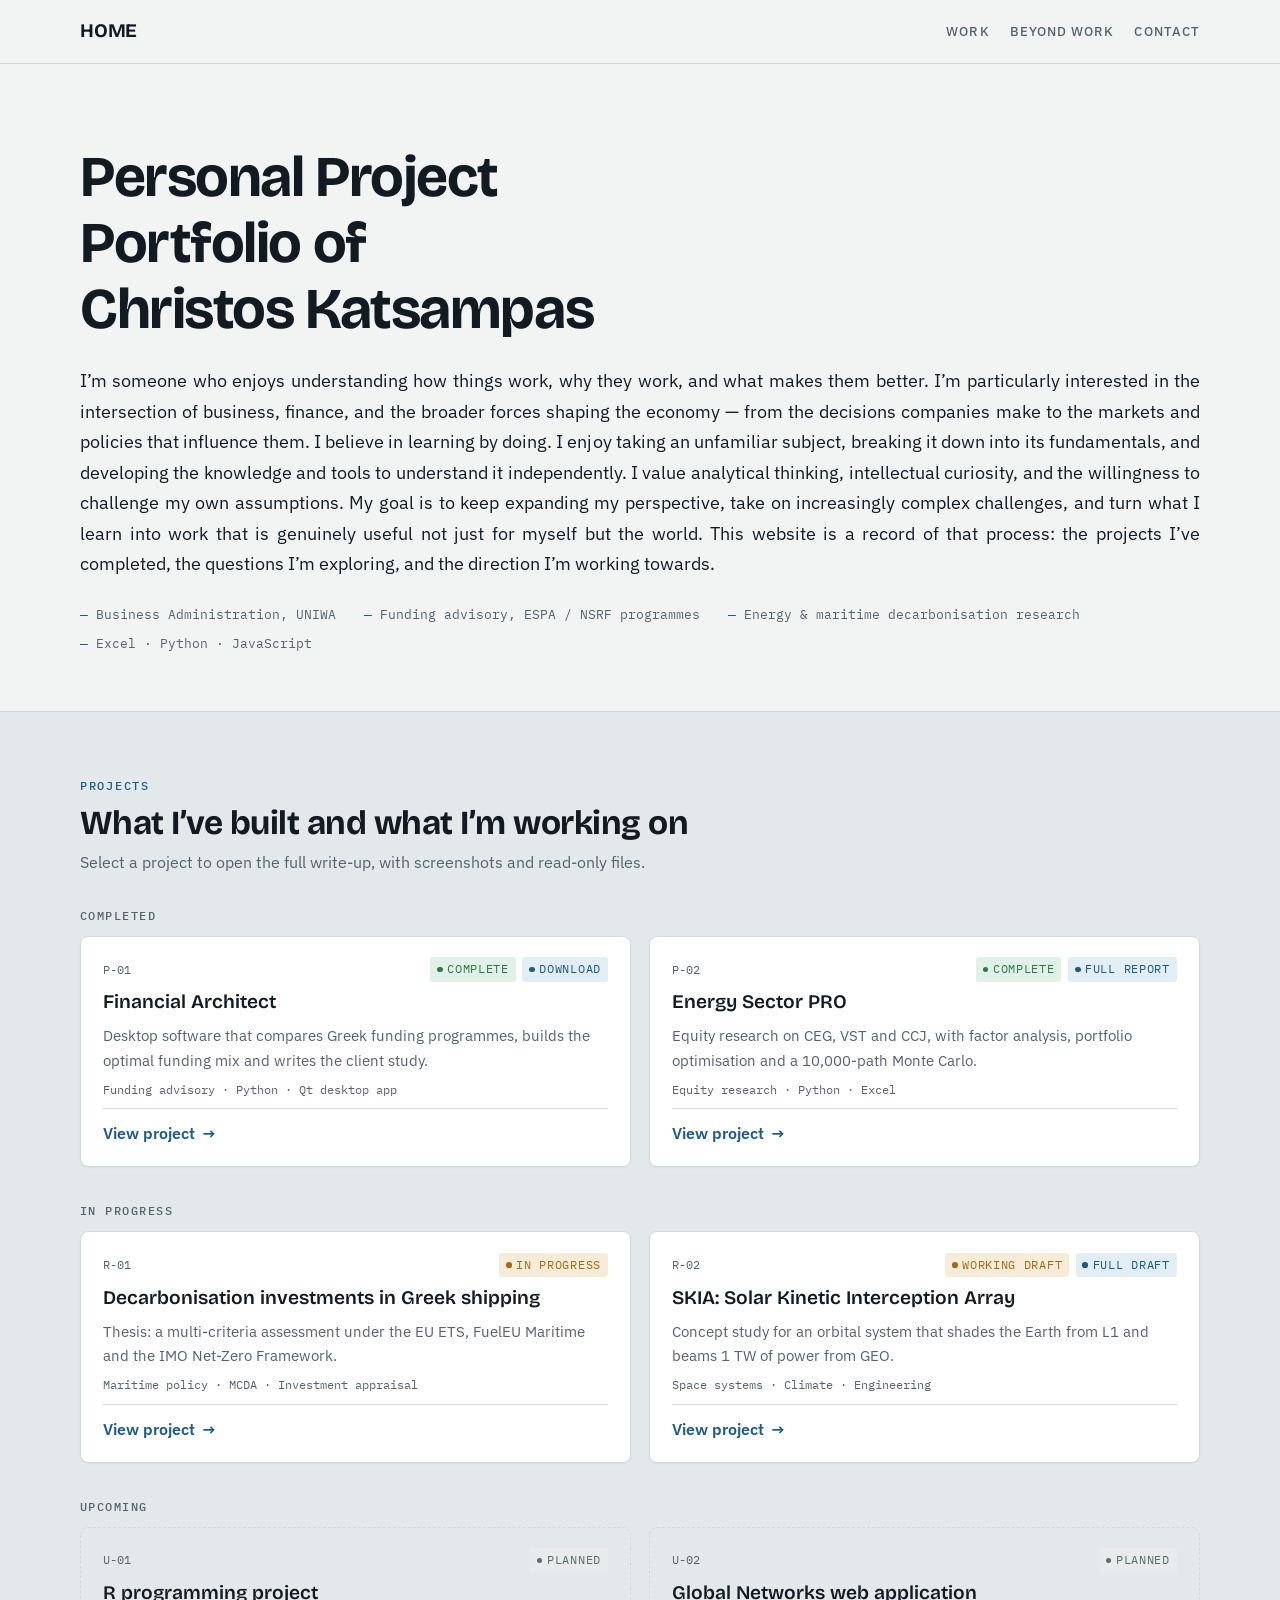
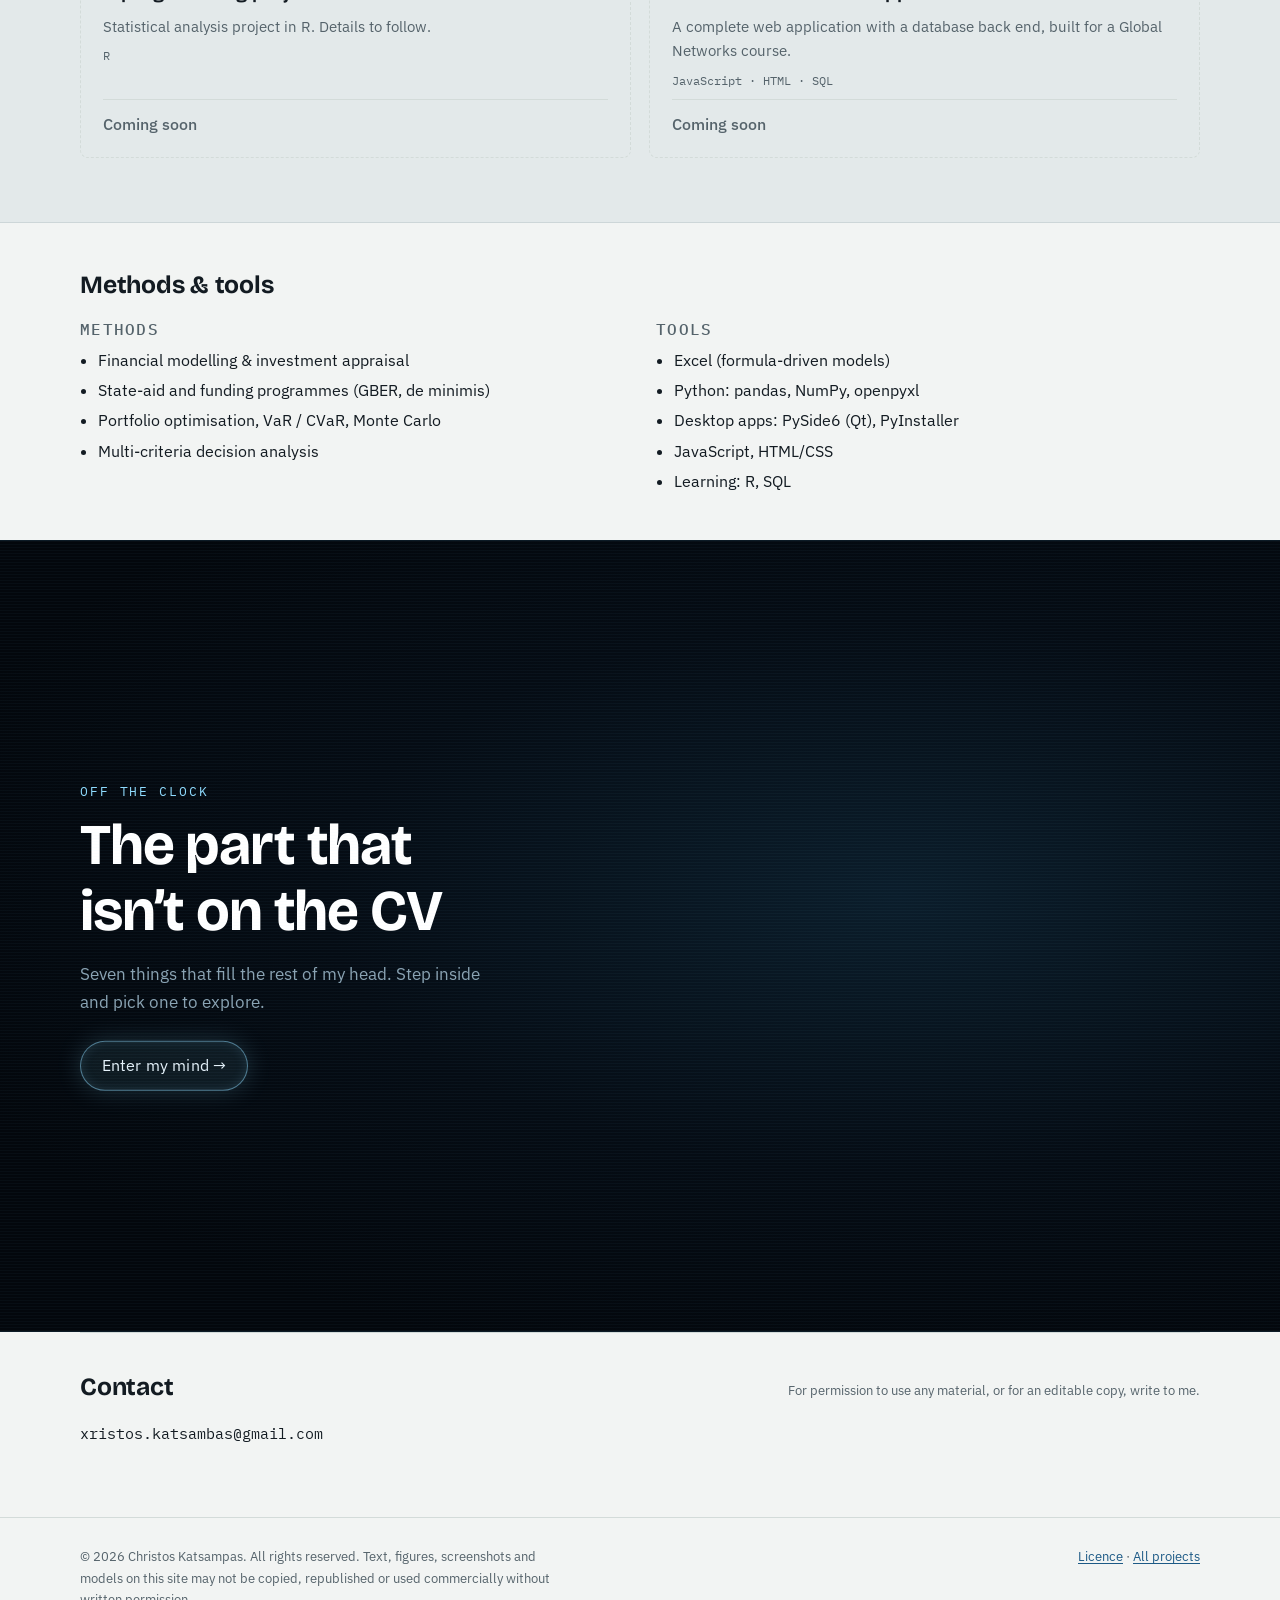
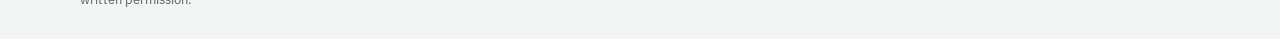
==== commit 16ac8c27: "Three-column interest view, switcher and leader-particle labels" ====
--- a/index.html
+++ b/index.html
@@ -17,7 +17,7 @@
 <meta property="og:image:alt" content="Christos Katsampas – Personal Project Portfolio">
 <meta name="twitter:card" content="summary_large_image">
 <link rel="preconnect" href="https://fonts.googleapis.com"><link rel="preconnect" href="https://fonts.gstatic.com" crossorigin><link rel="stylesheet" href="https://fonts.googleapis.com/css2?family=Bricolage+Grotesque:opsz,wght@12..96,500;12..96,600;12..96,700&family=IBM+Plex+Mono:wght@400;500&family=IBM+Plex+Sans:ital,wght@0,400;0,500;0,600;1,400&display=swap">
-<link rel="stylesheet" href="assets/style.css?v=d7281ba319">
+<link rel="stylesheet" href="assets/style.css?v=794f5b2376">
 </head>
 <body>
 <header class="site-head">
@@ -153,13 +153,13 @@
         <button class="mind-enter" type="button">Enter my mind <span aria-hidden="true">&rarr;</span></button>
       </div>
       <nav class="mind-stars" aria-label="Interests">
-<button class="mind-star" type="button" data-k="draw" style="--i:0"><b>Drawing</b><small>Pencil &amp; charcoal</small></button>
-<button class="mind-star" type="button" data-k="gym" style="--i:1"><b>Gym</b><small>PPL &times; UL</small></button>
-<button class="mind-star" type="button" data-k="run" style="--i:2"><b>Running</b><small>10 km is home</small></button>
-<button class="mind-star" type="button" data-k="research" style="--i:3"><b>Research</b><small>People &amp; society</small></button>
-<button class="mind-star" type="button" data-k="gaming" style="--i:4"><b>Gaming</b><small>CS &middot; COD &middot; Souls</small></button>
-<button class="mind-star" type="button" data-k="read" style="--i:5"><b>Reading</b><small>Classics &amp; Stoics</small></button>
-<button class="mind-star" type="button" data-k="music" style="--i:6"><b>Music</b><small>Rock &amp; jazz</small></button>
+<button class="mind-star" type="button" data-k="draw" style="--i:0;--c:#f2ede0"><i class="ms-dot" aria-hidden="true"></i><span class="ms-text"><b>Drawing</b><small>Pencil &amp; charcoal</small></span></button>
+<button class="mind-star" type="button" data-k="gym" style="--i:1;--c:#ff8c61"><i class="ms-dot" aria-hidden="true"></i><span class="ms-text"><b>Gym</b><small>PPL &times; UL</small></span></button>
+<button class="mind-star" type="button" data-k="run" style="--i:2;--c:#7cf0b0"><i class="ms-dot" aria-hidden="true"></i><span class="ms-text"><b>Running</b><small>10 km is home</small></span></button>
+<button class="mind-star" type="button" data-k="research" style="--i:3;--c:#8fdcff"><i class="ms-dot" aria-hidden="true"></i><span class="ms-text"><b>Research</b><small>People &amp; society</small></span></button>
+<button class="mind-star" type="button" data-k="gaming" style="--i:4;--c:#c59bff"><i class="ms-dot" aria-hidden="true"></i><span class="ms-text"><b>Gaming</b><small>CS &middot; COD &middot; Souls</small></span></button>
+<button class="mind-star" type="button" data-k="read" style="--i:5;--c:#ffd27a"><i class="ms-dot" aria-hidden="true"></i><span class="ms-text"><b>Reading</b><small>Classics &amp; Stoics</small></span></button>
+<button class="mind-star" type="button" data-k="music" style="--i:6;--c:#ff7ac8"><i class="ms-dot" aria-hidden="true"></i><span class="ms-text"><b>Music</b><small>Rock &amp; jazz</small></span></button>
       </nav>
       <div class="mind-tools">
         <button class="mind-back" type="button" hidden><span aria-hidden="true">&larr;</span> Back to the face</button>
@@ -170,84 +170,116 @@
       </button>
     </div>
     <aside class="mind-panel" aria-live="polite" hidden>
+      <div class="mind-panel-body"></div>
+      <div class="mind-switch">
+        <button class="msw-prev" type="button"><span aria-hidden="true">&larr;</span> <span class="msw-name"></span></button>
+        <span class="msw-count">01 / 07</span>
+        <button class="msw-next" type="button"><span class="msw-name"></span> <span aria-hidden="true">&rarr;</span></button>
+      </div>
       <button class="mind-close" type="button" aria-label="Close">&times;</button>
-      <div class="mind-panel-body"></div>
     </aside>
   </div>
 
   <template data-k="draw">
-    <p class="mp-kicker">01 &middot; Drawing</p>
-    <h3 tabindex="-1">Pencil &amp; charcoal</h3>
-    <p>Mostly surreal scenes and faces. Each piece is traced in light first; then the original shows through.</p>
-    <div class="sketch"><canvas class="sketch-canvas" aria-label="Drawing" role="img"></canvas></div>
-    <div class="sketch-nav">
-      <button type="button" class="sk-prev" aria-label="Previous drawing">&larr;</button>
-      <span class="sk-count">01 / 06</span>
-      <button type="button" class="sk-next" aria-label="Next drawing">&rarr;</button>
-      <button type="button" class="sk-replay">Trace again</button>
-    </div>
+    <div class="mp-text">
+      <p class="mp-kicker">01 &middot; Drawing</p>
+      <h3 tabindex="-1">Pencil &amp; charcoal</h3>
+      <p>Mostly surreal scenes and faces. Each piece is traced in light first; then the original shows through.</p>
+      <div class="sketch-nav">
+        <button type="button" class="sk-prev" aria-label="Previous drawing">&larr;</button>
+        <span class="sk-count">01 / 06</span>
+        <button type="button" class="sk-next" aria-label="Next drawing">&rarr;</button>
+        <button type="button" class="sk-replay">Trace again</button>
+      </div>
+    </div>
+    <div class="mp-show"><div class="sketch"><canvas class="sketch-canvas" aria-label="Drawing" role="img"></canvas></div></div>
   </template>
 
   <template data-k="gym">
-    <p class="mp-kicker">02 &middot; Gym</p>
-    <h3 tabindex="-1">PPL &times; Upper/Lower</h3>
-    <p>A hybrid split: push, pull and legs, then upper and lower.</p>
-    <div class="holo-wrap"><div class="holo"></div><span class="holo-tag holo-rep">Rep 1 / 12</span></div>
-    <p class="shelf-label">Personal bests</p>
-    <ul class="prs">
+    <div class="mp-text">
+      <p class="mp-kicker">02 &middot; Gym</p>
+      <h3 tabindex="-1">PPL &times; Upper/Lower</h3>
+      <p>A hybrid split: push, pull and legs, then upper and lower.</p>
+      <p class="shelf-label">Personal bests</p>
+      <ul class="prs">
 <li><span class="pr-name">Leg press</span><span class="pr-bar"><i style="--w:1.000"></i></span><span class="pr-kg"><b data-count="300">300</b> kg</span></li>
 <li><span class="pr-name">Chest press</span><span class="pr-bar"><i style="--w:0.367"></i></span><span class="pr-kg"><b data-count="110">110</b> kg</span></li>
 <li><span class="pr-name">Back extension (weighted)</span><span class="pr-bar"><i style="--w:0.267"></i></span><span class="pr-kg"><b data-count="80">80</b> kg</span></li>
 <li><span class="pr-name">T-bar row</span><span class="pr-bar"><i style="--w:0.200"></i></span><span class="pr-kg"><b data-count="60">60</b> kg</span></li>
-    </ul>
+      </ul>
+    </div>
+    <div class="mp-show"><div class="holo-wrap"><div class="holo"></div><span class="holo-tag holo-rep">Rep 1 / 12</span></div></div>
   </template>
 
   <template data-k="run">
-    <p class="mp-kicker">03 &middot; Running</p>
-    <h3 tabindex="-1">The 10 km race is my favourite</h3>
-    <div class="holo-wrap"><div class="holo"></div><span class="holo-tag holo-cue"></span></div>
-    <div class="run-grid">
-      <div><b>22:43</b><span>Best 5 km &middot; 4:33/km</span></div>
-      <div><b>48:37</b><span>Best 10 km race &middot; 4:52/km</span></div>
-      <div><b>26 km</b><span>Longest run</span></div>
-      <div><b>21.1 km</b><span>Longest race &middot; half marathon</span></div>
-    </div>
-    <p class="mp-note">Usually 10&ndash;25 km a month.</p>
+    <div class="mp-text">
+      <p class="mp-kicker">03 &middot; Running</p>
+      <h3 tabindex="-1">The 10 km race is my favourite</h3>
+      <div class="run-grid">
+        <div><b>22:43</b><span>Best 5 km &middot; 4:33/km</span></div>
+        <div><b>48:37</b><span>Best 10 km race &middot; 4:52/km</span></div>
+        <div><b>26 km</b><span>Longest run</span></div>
+        <div><b>21.1 km</b><span>Longest race &middot; half marathon</span></div>
+      </div>
+      <p class="mp-note">Usually 10&ndash;25 km a month.</p>
+    </div>
+    <div class="mp-show"><div class="holo-wrap"><div class="holo"></div><span class="holo-tag holo-cue"></span></div></div>
   </template>
 
   <template data-k="research">
-    <p class="mp-kicker">04 &middot; Research</p>
-    <h3 tabindex="-1">How people and societies behave</h3>
-    <blockquote>Anything and everything surrounding human behaviour and the complexity of society.</blockquote>
-    <div class="flock"><canvas class="flock-canvas" aria-label="Flocking simulation" role="img"></canvas></div>
-    <p class="mp-note">A tiny crowd model: each dot only follows its neighbours, yet a group pattern appears. Move your pointer through it.</p>
+    <div class="mp-text">
+      <p class="mp-kicker">04 &middot; Research</p>
+      <h3 tabindex="-1">How people and societies behave</h3>
+      <blockquote>Anything and everything surrounding human behaviour and the complexity of society.</blockquote>
+      <p class="mp-note">A tiny crowd model: each dot only follows its neighbours, yet a group pattern appears. Move your pointer through it.</p>
+    </div>
+    <div class="mp-show"><div class="flock"><canvas class="flock-canvas" aria-label="Flocking simulation" role="img"></canvas></div></div>
   </template>
 
   <template data-k="gaming">
-    <p class="mp-kicker">05 &middot; Gaming</p>
-    <h3 tabindex="-1">Where I unwind</h3>
-    <ul class="games">
-      <li><svg viewBox="0 0 48 48" aria-hidden="true"><circle cx="24" cy="24" r="13" fill="none" stroke="currentColor" stroke-width="2"/><path d="M24 4v12M24 32v12M4 24h12M32 24h12" stroke="currentColor" stroke-width="2"/><circle cx="24" cy="24" r="2" fill="currentColor"/></svg><b>Counter-Strike: Global Offensive</b><span>Tactical shooter</span></li>
-      <li><svg viewBox="0 0 48 48" aria-hidden="true"><path d="M8 30h22l4-6h6v-4H22l-3-4H8z" fill="none" stroke="currentColor" stroke-width="2" stroke-linejoin="round"/><path d="M14 30l-2 8h6l2-8" fill="none" stroke="currentColor" stroke-width="2" stroke-linejoin="round"/></svg><b>Call of Duty</b><span>First-person shooter</span></li>
-      <li><svg viewBox="0 0 48 48" aria-hidden="true"><path d="M24 6c2 7 9 10 9 19a9 9 0 0 1-18 0c0-5 3-7 4-11 1 3 2 4 4 5-1-5 0-9 1-13z" fill="none" stroke="currentColor" stroke-width="2" stroke-linejoin="round"/><path d="M12 42l24-6M36 42L12 36" stroke="currentColor" stroke-width="2"/></svg><b>Dark Souls</b><span>Action RPG</span></li>
-    </ul>
+    <div class="mp-text">
+      <p class="mp-kicker">05 &middot; Gaming</p>
+      <h3 tabindex="-1">Where I unwind</h3>
+      <p>The three games I keep coming back to.</p>
+    </div>
+    <div class="mp-show">
+      <ul class="games">
+        <li><svg viewBox="0 0 48 48" aria-hidden="true"><circle cx="24" cy="24" r="13" fill="none" stroke="currentColor" stroke-width="2"/><path d="M24 4v12M24 32v12M4 24h12M32 24h12" stroke="currentColor" stroke-width="2"/><circle cx="24" cy="24" r="2" fill="currentColor"/></svg><b>Counter-Strike: Global Offensive</b><span>Tactical shooter</span></li>
+        <li><svg viewBox="0 0 48 48" aria-hidden="true"><path d="M8 30h22l4-6h6v-4H22l-3-4H8z" fill="none" stroke="currentColor" stroke-width="2" stroke-linejoin="round"/><path d="M14 30l-2 8h6l2-8" fill="none" stroke="currentColor" stroke-width="2" stroke-linejoin="round"/></svg><b>Call of Duty</b><span>First-person shooter</span></li>
+        <li><svg viewBox="0 0 48 48" aria-hidden="true"><path d="M24 6c2 7 9 10 9 19a9 9 0 0 1-18 0c0-5 3-7 4-11 1 3 2 4 4 5-1-5 0-9 1-13z" fill="none" stroke="currentColor" stroke-width="2" stroke-linejoin="round"/><path d="M12 42l24-6M36 42L12 36" stroke="currentColor" stroke-width="2"/></svg><b>Dark Souls</b><span>Action RPG</span></li>
+      </ul>
+    </div>
   </template>
 
   <template data-k="read">
-    <p class="mp-kicker">06 &middot; Reading</p>
-    <h3 tabindex="-1">On the desk, and on the shelf</h3>
-    <p class="shelf-label">Reading now</p>
-    <ul class="shelf"><li class="spine s0"><span>The Prince</span><small>Niccol&ograve; Machiavelli</small></li><li class="spine s1"><span>Meditations</span><small>Marcus Aurelius</small></li></ul>
-    <p class="shelf-label">Favourites</p>
-    <ul class="shelf"><li class="spine s2"><span>Great Expectations</span><small>Charles Dickens</small></li><li class="spine s3"><span>The Picture of Dorian Gray</span><small>Oscar Wilde</small></li><li class="spine s4"><span>Psycho-Pass</span><small>Manga</small></li><li class="spine s5"><span>Siddhartha</span><small>Hermann Hesse</small></li><li class="spine s6"><span>The Bible</span></li></ul>
+    <div class="mp-text">
+      <p class="mp-kicker">06 &middot; Reading</p>
+      <h3 tabindex="-1">On the desk, and on the shelf</h3>
+      <p>Two books I&rsquo;m reading now, and five that stayed with me.</p>
+    </div>
+    <div class="mp-show">
+      <div class="shelves">
+        <div><p class="shelf-label">Reading now</p><ul class="shelf"><li class="spine s0"><span>The Prince</span><small>Niccol&ograve; Machiavelli</small></li><li class="spine s1"><span>Meditations</span><small>Marcus Aurelius</small></li></ul></div>
+        <div><p class="shelf-label">Favourites</p><ul class="shelf"><li class="spine s2"><span>Great Expectations</span><small>Charles Dickens</small></li><li class="spine s3"><span>The Picture of Dorian Gray</span><small>Oscar Wilde</small></li><li class="spine s4"><span>Psycho-Pass</span><small>Manga</small></li><li class="spine s5"><span>Siddhartha</span><small>Hermann Hesse</small></li><li class="spine s6"><span>The Bible</span></li></ul></div>
+      </div>
+    </div>
   </template>
 
   <template data-k="music">
-    <p class="mp-kicker">07 &middot; Music</p>
-    <h3 tabindex="-1">Rock &amp; jazz</h3>
-    <ul class="bands"><li>Pink Floyd</li><li>Radiohead</li><li>Mazzy Star</li></ul>
-    <p class="shelf-label">Most played, all time</p>
-    <ol class="top-songs">
+    <div class="mp-text">
+      <p class="mp-kicker">07 &middot; Music</p>
+      <h3 tabindex="-1">Rock &amp; jazz</h3>
+      <ul class="bands"><li>Pink Floyd</li><li>Radiohead</li><li>Mazzy Star</li></ul>
+      <div class="song">
+        <p><b>Iris</b> &middot; my number one</p>
+        <button type="button" class="song-load">Play it here <small>(loads Spotify&rsquo;s player)</small></button>
+      </div>
+      <a class="spotify-link" href="https://open.spotify.com/user/bo5uffshhjt8mot727a4kmns6" target="_blank" rel="noopener">My Spotify profile <span aria-hidden="true">&nearr;</span></a>
+    </div>
+    <div class="mp-show">
+      <div class="songs-box">
+        <p class="shelf-label">Most played, all time</p>
+        <ol class="top-songs">
 <li style="--w:1.000;--i:0"><span class="ts-rank">01</span><a class="ts-song" href="https://open.spotify.com/search/Iris%20The%20Goo%20Goo%20Dolls" target="_blank" rel="noopener"><b>Iris</b><small>The Goo Goo Dolls</small></a><span class="ts-n"><b>360</b> plays</span><i class="ts-bar"></i></li>
 <li style="--w:0.831;--i:1"><span class="ts-rank">02</span><a class="ts-song" href="https://open.spotify.com/search/K.%20Cigarettes%20After%20Sex" target="_blank" rel="noopener"><b>K.</b><small>Cigarettes After Sex</small></a><span class="ts-n"><b>299</b> plays</span><i class="ts-bar"></i></li>
 <li style="--w:0.789;--i:2"><span class="ts-rank">03</span><a class="ts-song" href="https://open.spotify.com/search/My%20Kind%20of%20Woman%20Mac%20DeMarco" target="_blank" rel="noopener"><b>My Kind of Woman</b><small>Mac DeMarco</small></a><span class="ts-n"><b>284</b> plays</span><i class="ts-bar"></i></li>
@@ -257,12 +289,9 @@
 <li style="--w:0.628;--i:6"><span class="ts-rank">07</span><a class="ts-song" href="https://open.spotify.com/search/Linger%20The%20Cranberries" target="_blank" rel="noopener"><b>Linger</b><small>The Cranberries</small></a><span class="ts-n"><b>226</b> plays</span><i class="ts-bar"></i></li>
 <li style="--w:0.583;--i:7"><span class="ts-rank">08</span><a class="ts-song" href="https://open.spotify.com/search/Time%20After%20Time%20Cyndi%20Lauper" target="_blank" rel="noopener"><b>Time After Time</b><small>Cyndi Lauper</small></a><span class="ts-n"><b>210</b> plays</span><i class="ts-bar"></i></li>
 <li style="--w:0.564;--i:8"><span class="ts-rank">09</span><a class="ts-song" href="https://open.spotify.com/search/Shake%20Me%20Down%20Cage%20The%20Elephant" target="_blank" rel="noopener"><b>Shake Me Down</b><small>Cage The Elephant</small></a><span class="ts-n"><b>203</b> plays</span><i class="ts-bar"></i></li>
-    </ol>
-    <div class="song">
-      <p><b>Iris</b> &middot; my number one</p>
-      <button type="button" class="song-load">Play it here <small>(loads Spotify&rsquo;s player)</small></button>
-    </div>
-    <a class="spotify-link" href="https://open.spotify.com/user/bo5uffshhjt8mot727a4kmns6" target="_blank" rel="noopener">My Spotify profile <span aria-hidden="true">&nearr;</span></a>
+        </ol>
+      </div>
+    </div>
   </template>
 </section>
 
@@ -282,7 +311,7 @@
     <p><a href="LICENSE.txt">Licence</a> &middot; <a href="index.html">All projects</a></p>
   </div>
 </footer>
-<script src="assets/about/holo.js?v=3c5f9f0eb2" defer></script>
-<script src="assets/about/mind.js?v=22de19e187" defer></script>
+<script src="assets/about/holo.js?v=53cc00b122" defer></script>
+<script src="assets/about/mind.js?v=1f17f7b131" defer></script>
 </body>
 </html>
--- a/assets/style.css
+++ b/assets/style.css
@@ -262,22 +262,49 @@
 .mind--galaxy .mind-intro { opacity: 0; transform: translateY(-50%) translateX(-24px); pointer-events: none; visibility: hidden; transition: opacity .4s, transform .5s, visibility 0s .5s; }
 .mind--loading .mind-intro::after { content: "loading hologram"; display: block; margin-top: 1rem; font-family: var(--font-mono); font-size: .75rem; color: var(--m-muted); letter-spacing: .1em; }
 
-/* Interest labels: float beside clusters in 3D, a grid otherwise */
+/* Interest labels: a glowing dot (the leader particle) with a label that unfolds from it */
 .mind-stars { display: none; }
-.mind--live.mind--galaxy .mind-stars { display: block; position: absolute; inset: 0; pointer-events: none; }
+.mind--live .mind-stars { display: block; position: absolute; inset: 0; pointer-events: none; }
 .mind--live .mind-star {
-  position: absolute; left: 0; top: 0; pointer-events: auto; text-align: left; background: rgba(3, 7, 12, 0.35);
-  border: 0; border-left: 1px solid var(--m-line); padding: .15rem .55rem; line-height: 1.25; border-radius: 0 4px 4px 0;
-  transition: opacity .3s, border-color .2s, background .2s; will-change: transform; backdrop-filter: blur(2px);
-}
+  position: absolute; left: 0; top: 0; padding: 0; border: 0; background: none; pointer-events: none;
+  will-change: transform; opacity: var(--a, 0); transition: opacity .3s;
+}
+.mind--live .mind-star.is-hidden { visibility: hidden; }
+.mind--live .mind-star.is-dim { opacity: .45; }
+.ms-dot { display: none; }
+.mind--live .ms-dot {
+  display: block; position: absolute; left: -4px; top: -4px; width: 8px; height: 8px; border-radius: 50%;
+  background: #fff; box-shadow: 0 0 6px 2px var(--c), 0 0 18px 3px var(--c);
+  transition: transform .25s;
+}
+.mind--live .mind-star:hover .ms-dot, .mind--live .mind-star.is-on .ms-dot, .mind--live .mind-star:focus-visible .ms-dot { transform: scale(1.7); }
+.mind--live .ms-text {
+  position: absolute; left: 16px; top: -1.05rem; white-space: nowrap; text-align: left; padding: .15rem .6rem;
+  border-left: 1px solid var(--c); background: rgba(3, 7, 12, 0.4); border-radius: 0 4px 4px 0;
+  clip-path: inset(0 100% 0 0); transition: clip-path .5s cubic-bezier(.6, 0, .2, 1), background .2s;
+}
+.mind--live .ms-text::before {
+  content: ""; position: absolute; right: 100%; top: 1.05rem; width: 12px; height: 1px; background: var(--c);
+  transform: scaleX(0); transform-origin: left; transition: transform .2s;
+}
+.mind--live .ms-text small { opacity: 0; transition: opacity .3s; }
+.mind--live .mind-star.is-born { pointer-events: auto; }
+.mind--live .mind-star.is-born .ms-text { clip-path: inset(0 0 0 0); transition-delay: .18s; }
+.mind--live .mind-star.is-born .ms-text::before { transform: scaleX(1); }
+.mind--live .mind-star.is-born .ms-text small { opacity: 1; transition-delay: .55s; }
+.mind--live .mind-star.is-left .ms-text { left: auto; right: 16px; text-align: right; border-left: 0; border-right: 1px solid var(--c); border-radius: 4px 0 0 4px; clip-path: inset(0 0 0 100%); }
+.mind--live .mind-star.is-left.is-born .ms-text { clip-path: inset(0 0 0 0); }
+.mind--live .mind-star.is-left .ms-text::before { right: auto; left: 100%; transform-origin: right; }
+.mind--live .mind-star:hover .ms-text, .mind--live .mind-star.is-on .ms-text, .mind--live .mind-star:focus-visible .ms-text { background: rgba(143, 220, 255, 0.12); }
+.mind--live .mind-star:focus-visible { outline: none; }
 .mind-star b { display: block; font-family: var(--font-display); font-weight: 600; font-size: 1rem; color: #fff; }
 .mind-star small { display: block; font-size: .74rem; color: var(--m-muted); }
-.mind--live .mind-star:hover, .mind--live .mind-star.is-on, .mind--live .mind-star:focus-visible { border-left-color: var(--m-glow); background: rgba(143, 220, 255, 0.1); }
-.mind-tools { position: absolute; left: max(16px, calc((100% - var(--wrap)) / 2 + 16px)); top: 1.1rem; display: flex; align-items: center; gap: 1rem; flex-wrap: wrap; }
-.mind-back { background: none; border: 1px solid var(--m-line); border-radius: 999px; padding: .35rem .9rem; font-size: .9rem; }
+.mind-tools { position: absolute; left: max(16px, calc((100% - var(--wrap)) / 2 + 16px)); top: 1.1rem; display: flex; align-items: center; gap: 1rem; flex-wrap: wrap; z-index: 2; }
+.mind-back { background: rgba(3, 7, 12, 0.5); border: 1px solid var(--m-line); border-radius: 999px; padding: .35rem .9rem; font-size: .9rem; }
 .mind-back:hover { border-color: var(--m-glow); }
 .mind-hint { margin: 0; font-family: var(--font-mono); font-size: .75rem; color: var(--m-muted); letter-spacing: .06em; }
 .mind--panel .mind-hint { visibility: hidden; }
+.mind--panel .mind-tools { left: 16px; }
 
 /* Static version (no WebGL or reduced motion) */
 .mind--static .mind-canvas { display: none; }
@@ -285,38 +312,73 @@
 .mind--static .mind-hud { position: relative; inset: auto; max-width: var(--wrap); margin-inline: auto; padding-inline: 16px; }
 .mind--static .mind-intro { position: static; transform: none; max-width: 40rem; }
 .mind--static .mind-enter, .mind--static .mind-tools { display: none; }
-.mind--static .mind-stars { display: grid; grid-template-columns: repeat(auto-fill, minmax(10rem, 1fr)); gap: .6rem; margin-top: 1.5rem; }
-.mind--static .mind-star { text-align: left; background: rgba(143, 220, 255, 0.05); border: 1px solid var(--m-line); border-radius: 8px; padding: .7rem .85rem; }
-.mind--static .mind-star.is-on, .mind--static .mind-star:hover { border-color: var(--m-glow); }
-.mind--static .mind-panel { position: relative; inset: auto; width: auto; max-width: 40rem; margin: 1.5rem auto 0; transform: none; max-height: none; }
-
-/* Panel */
+.mind--static .mind-stars { display: grid; grid-template-columns: repeat(auto-fit, minmax(8.5rem, 1fr)); gap: .6rem; margin-top: 1.5rem; }
+.mind--static .mind-star { text-align: left; background: rgba(143, 220, 255, 0.05); border: 1px solid var(--m-line); border-left: 3px solid var(--c); border-radius: 8px; padding: .7rem .85rem; }
+.mind--static .mind-star.is-on, .mind--static .mind-star:hover { border-color: var(--m-glow); border-left-color: var(--c); }
+
+/* Panel: base (phones, tablets, and the static version) */
 .mind-panel {
-  position: absolute; top: 1rem; right: max(16px, calc((100% - var(--wrap)) / 2 + 16px)); bottom: 1rem; width: min(27rem, calc(100% - 32px));
-  overflow-y: auto; overscroll-behavior: contain; padding: 1.6rem 1.5rem 1.5rem;
-  background: rgba(5, 12, 20, 0.82); border: 1px solid var(--m-line); border-radius: 14px;
-  box-shadow: 0 0 40px rgba(0, 0, 0, 0.5), inset 0 0 30px rgba(143, 220, 255, 0.04);
-  backdrop-filter: blur(10px); -webkit-backdrop-filter: blur(10px);
-  opacity: 0; transform: translateX(16px); transition: opacity .3s, transform .35s;
+  position: absolute; left: 0; right: 0; bottom: 0; top: 32%; z-index: 3;
+  display: flex; flex-direction: column; overflow-y: auto; overscroll-behavior: contain;
+  padding: 1.2rem 16px 0; background: rgba(4, 10, 17, 0.94); border-top: 1px solid var(--m-line); border-radius: 18px 18px 0 0;
+  box-shadow: 0 -20px 50px rgba(0, 0, 0, 0.5);
+  opacity: 0; transform: translateY(30px); transition: opacity .3s, transform .4s cubic-bezier(.2, .8, .2, 1);
 }
 .mind-panel.is-open { opacity: 1; transform: none; }
+.mind-panel-body { display: flex; flex-direction: column; gap: 1.1rem; flex: 1 0 auto; transition: opacity .19s, transform .19s; }
+.mp-show { order: -1; height: min(46vh, 430px); min-height: 260px; display: flex; align-items: center; justify-content: center; }
+.mp-text { padding-bottom: 1rem; }
+.mind-panel-body.is-swap-out[data-dir="next"], .mind-panel-body.is-swap-in[data-dir="prev"] { opacity: 0; transform: translateX(-28px); }
+.mind-panel-body.is-swap-out[data-dir="prev"], .mind-panel-body.is-swap-in[data-dir="next"] { opacity: 0; transform: translateX(28px); }
+.mind-panel-body.is-swap-in { transition: none; }
 .mind-panel h3 { font-size: var(--step-2); color: #fff; margin-bottom: .7rem; outline: none; }
 .mind-panel p { color: #c4d6e1; margin: 0 0 1rem; }
 .mind-panel .mp-note { color: var(--m-muted); font-size: .9rem; }
-.mind-close { position: absolute; top: .6rem; right: .7rem; width: 2.2rem; height: 2.2rem; border-radius: 50%; background: none; border: 1px solid transparent; font-size: 1.4rem; line-height: 1; color: var(--m-muted); }
-.mind-close:hover { border-color: var(--m-line); color: #fff; }
+.mind-close { position: absolute; top: .55rem; right: .6rem; width: 2.3rem; height: 2.3rem; border-radius: 50%; background: rgba(3, 7, 12, 0.6); border: 1px solid var(--m-line); font-size: 1.4rem; line-height: 1; color: var(--m-muted); z-index: 2; }
+.mind-close:hover { border-color: var(--m-glow); color: #fff; }
+.mind-switch {
+  position: sticky; bottom: 0; display: flex; align-items: center; justify-content: space-between; gap: .6rem;
+  margin: 0 -16px; padding: .7rem 16px calc(.7rem + env(safe-area-inset-bottom)); background: #050b12; border-top: 1px solid var(--m-line);
+}
+.mind-switch button { background: none; border: 1px solid var(--m-line); border-radius: 999px; padding: .4rem .85rem; font-size: .88rem; color: #fff; display: inline-flex; gap: .4rem; align-items: center; min-width: 0; }
+.mind-switch button:hover { border-color: var(--m-glow); }
+.msw-name { white-space: nowrap; overflow: hidden; text-overflow: ellipsis; max-width: 8rem; }
+.msw-count { font-family: var(--font-mono); font-size: .78rem; color: var(--m-muted); letter-spacing: .08em; }
+
+/* Panel: three columns on wide windows (galaxy 30% | text 25% | showcase 45%) */
+@media (min-width: 1000px) and (min-aspect-ratio: 6/5) {
+  .mind--galaxy .mind-panel {
+    top: 0; bottom: 0; left: 30%; right: 0; border-radius: 0; border-top: 0; border-left: 1px solid var(--m-line);
+    display: grid; grid-template-rows: minmax(0, 1fr) auto; overflow: hidden; padding: 4.4rem clamp(1.5rem, 2.6vw, 3rem) 0;
+    background: linear-gradient(90deg, rgba(3, 7, 12, 0.72), rgba(4, 10, 17, 0.93) 22%);
+    box-shadow: -30px 0 60px rgba(0, 0, 0, 0.35); transform: translateX(40px);
+  }
+  .mind--galaxy .mind-panel.is-open { transform: none; }
+  .mind--galaxy .mind-panel-body { display: grid; grid-template-columns: 25fr 45fr; gap: clamp(1.5rem, 3vw, 3.2rem); min-height: 0; }
+  .mind--galaxy .mp-text { order: 0; align-self: center; max-height: 100%; overflow-y: auto; padding: 0 .4rem 1rem 0; }
+  .mind--galaxy .mp-show { order: 1; height: auto; min-height: 0; padding-bottom: 1.2rem; }
+  .mind--galaxy .mind-switch { margin: 0 calc(-1 * clamp(1.5rem, 2.6vw, 3rem)); padding: .9rem clamp(1.5rem, 2.6vw, 3rem) 1rem; background: transparent; }
+  .mind--galaxy .mind-close { top: 1rem; right: 1rem; }
+  .msw-name { max-width: 14rem; }
+  .mind--galaxy .mind-panel h3 { font-size: var(--step-3); }
+}
+.mind--static .mind-panel { position: relative; inset: auto; max-width: var(--wrap); margin: 1.5rem auto 0; border: 1px solid var(--m-line); border-radius: 14px; padding-top: 1.4rem; opacity: 1; transform: none; overflow: visible; }
+@media (min-width: 900px) {
+  .mind--static .mind-panel-body { display: grid; grid-template-columns: 25fr 45fr; gap: 2.5rem; }
+  .mind--static .mp-show { order: 1; height: 460px; }
+  .mind--static .mp-text { order: 0; }
+}
 @media (max-width: 760px) {
   .mind-stage { height: min(92vh, 760px); }
   .mind-intro { top: 1.4rem; transform: none; right: 16px; }
   .mind--galaxy .mind-intro { transform: translateY(-16px); }
   .mind h2 { font-size: 2rem; }
   .mind-lede { margin: .6rem 0 1rem; font-size: 1rem; }
-  .mind-panel { top: auto; left: 8px; right: 8px; width: auto; bottom: 8px; max-height: 64%; transform: translateY(24px); padding: 1.3rem 1.1rem 1.1rem; }
   .mind-star b { font-size: .9rem; } .mind-star small { display: none; }
 }
 
 /* Panel contents */
-.sketch { display: flex; justify-content: center; background: #02060a; border-radius: 8px; border: 1px solid var(--m-line); padding: 6px; }
+.sketch { display: flex; align-items: center; justify-content: center; width: 100%; height: 100%; background: #02060a; border-radius: 10px; border: 1px solid var(--m-line); padding: 8px; }
 .sketch-canvas { display: block; max-width: 100%; -webkit-user-select: none; user-select: none; -webkit-touch-callout: none; }
 .sketch-nav { display: flex; align-items: center; gap: .5rem; margin-top: .8rem; font-family: var(--font-mono); font-size: .85rem; color: var(--m-muted); }
 .sketch-nav button { background: none; border: 1px solid var(--m-line); border-radius: 999px; padding: .25rem .75rem; color: #fff; }
@@ -335,7 +397,7 @@
 .run-grid b { display: block; font-family: var(--font-display); font-size: 1.6rem; color: #7cf0b0; line-height: 1.1; }
 .run-grid span { font-size: .8rem; color: var(--m-muted); }
 .mind blockquote { margin: 0 0 1.2rem; padding-left: 1rem; border-left: 2px solid var(--m-glow); font-family: var(--font-display); font-size: 1.3rem; line-height: 1.35; color: #fff; }
-.flock { border-radius: 8px; overflow: hidden; border: 1px solid var(--m-line); margin-bottom: .8rem; }
+.flock { width: 100%; height: 100%; border-radius: 10px; overflow: hidden; border: 1px solid var(--m-line); }
 .flock-canvas { display: block; touch-action: none; }
 .games { list-style: none; padding: 0; margin: 1rem 0 0; display: grid; gap: .7rem; }
 .games li { display: grid; grid-template-columns: 2.6rem 1fr; column-gap: .9rem; align-items: center; padding: .8rem; border: 1px solid rgba(197, 155, 255, 0.25); border-radius: 10px; background: rgba(197, 155, 255, 0.04); }
@@ -364,8 +426,9 @@
 .spotify-link { color: #ff9ad6; font-weight: 600; text-decoration: none; }
 .spotify-link:hover { text-decoration: underline; }
 
-.holo-wrap { position: relative; margin: .4rem 0 1rem; border: 1px solid var(--m-line); border-radius: 10px; overflow: hidden;
+.holo-wrap { position: relative; width: 100%; height: 100%; border: 1px solid var(--m-line); border-radius: 10px; overflow: hidden;
   background: radial-gradient(ellipse at 50% 70%, rgba(143, 220, 255, 0.08), transparent 65%), #02060a; }
+.holo { position: absolute; inset: 0; overflow: hidden; }
 .holo-canvas { display: block; touch-action: pan-y; cursor: grab; }
 .holo-tag { position: absolute; font-family: var(--font-mono); font-size: .72rem; letter-spacing: .1em; text-transform: uppercase; color: var(--m-muted); pointer-events: none; }
 .holo-rep, .holo-cue { left: .7rem; top: .6rem; }
@@ -402,5 +465,24 @@
 .mind-fs svg { width: 1.1rem; height: 1.1rem; fill: none; stroke: currentColor; stroke-width: 2; stroke-linecap: round; }
 .mind-fs .fs-out, .mind-fs.is-on .fs-in { display: none; }
 .mind-fs.is-on .fs-out { display: inline; }
-.mind--panel .mind-fs { right: calc(min(27rem, 100% - 32px) + max(16px, (100% - var(--wrap)) / 2 + 16px) + 1rem); }
+.mind--panel .mind-fs { right: auto; left: 1rem; }
 @media (max-width: 760px) { .mind-fs { display: none; } }
+
+/* Showcase-sized content */
+.mp-show .games { width: 100%; max-width: 34rem; margin: 0; gap: 1rem; }
+.mp-show .games li { padding: 1.2rem 1.3rem; grid-template-columns: 3.4rem 1fr; }
+.mp-show .games svg { width: 3.4rem; height: 3.4rem; }
+.mp-show .games b { font-size: 1.2rem; }
+.shelves { width: 100%; max-width: 40rem; display: grid; gap: 1.6rem; }
+.shelves .shelf-label { margin-top: 0; }
+.songs-box { width: 100%; max-width: 38rem; max-height: 100%; overflow-y: auto; padding-right: .3rem; }
+.songs-box .top-songs li { padding: .6rem .6rem; }
+@media (min-width: 1000px) and (min-aspect-ratio: 6/5) {
+  .shelves .shelf { min-height: 15.5rem; }
+  .shelves .spine { width: 3.3rem; font-size: .98rem; }
+  .shelves .spine.s0 { height: 14.5rem; } .shelves .spine.s1 { height: 13.2rem; } .shelves .spine.s2 { height: 13.8rem; }
+  .shelves .spine.s3 { height: 15rem; } .shelves .spine.s4 { height: 12rem; } .shelves .spine.s5 { height: 13.5rem; } .shelves .spine.s6 { height: 14.6rem; }
+}
+
+.mind-panel[hidden], .mind [hidden] { display: none !important; }
+@media (pointer: coarse) { .mind-hint { display: none; } }
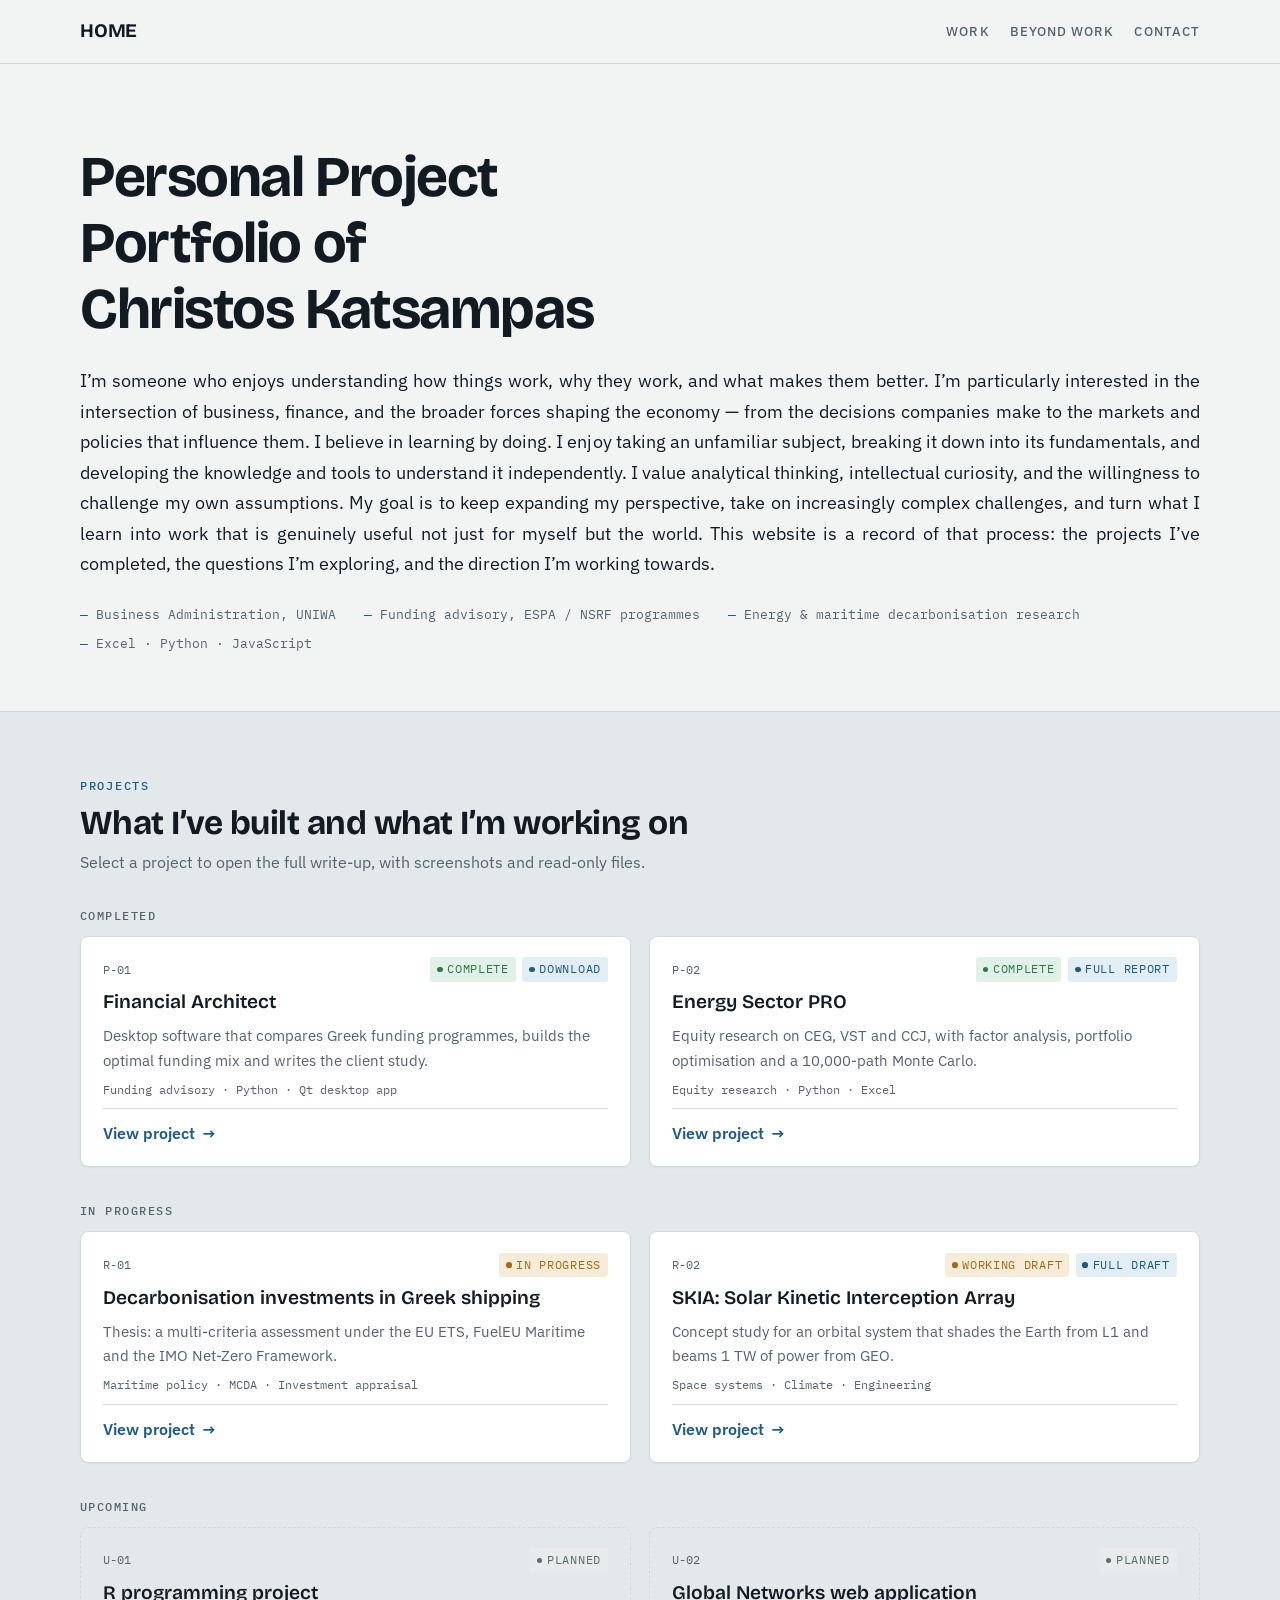
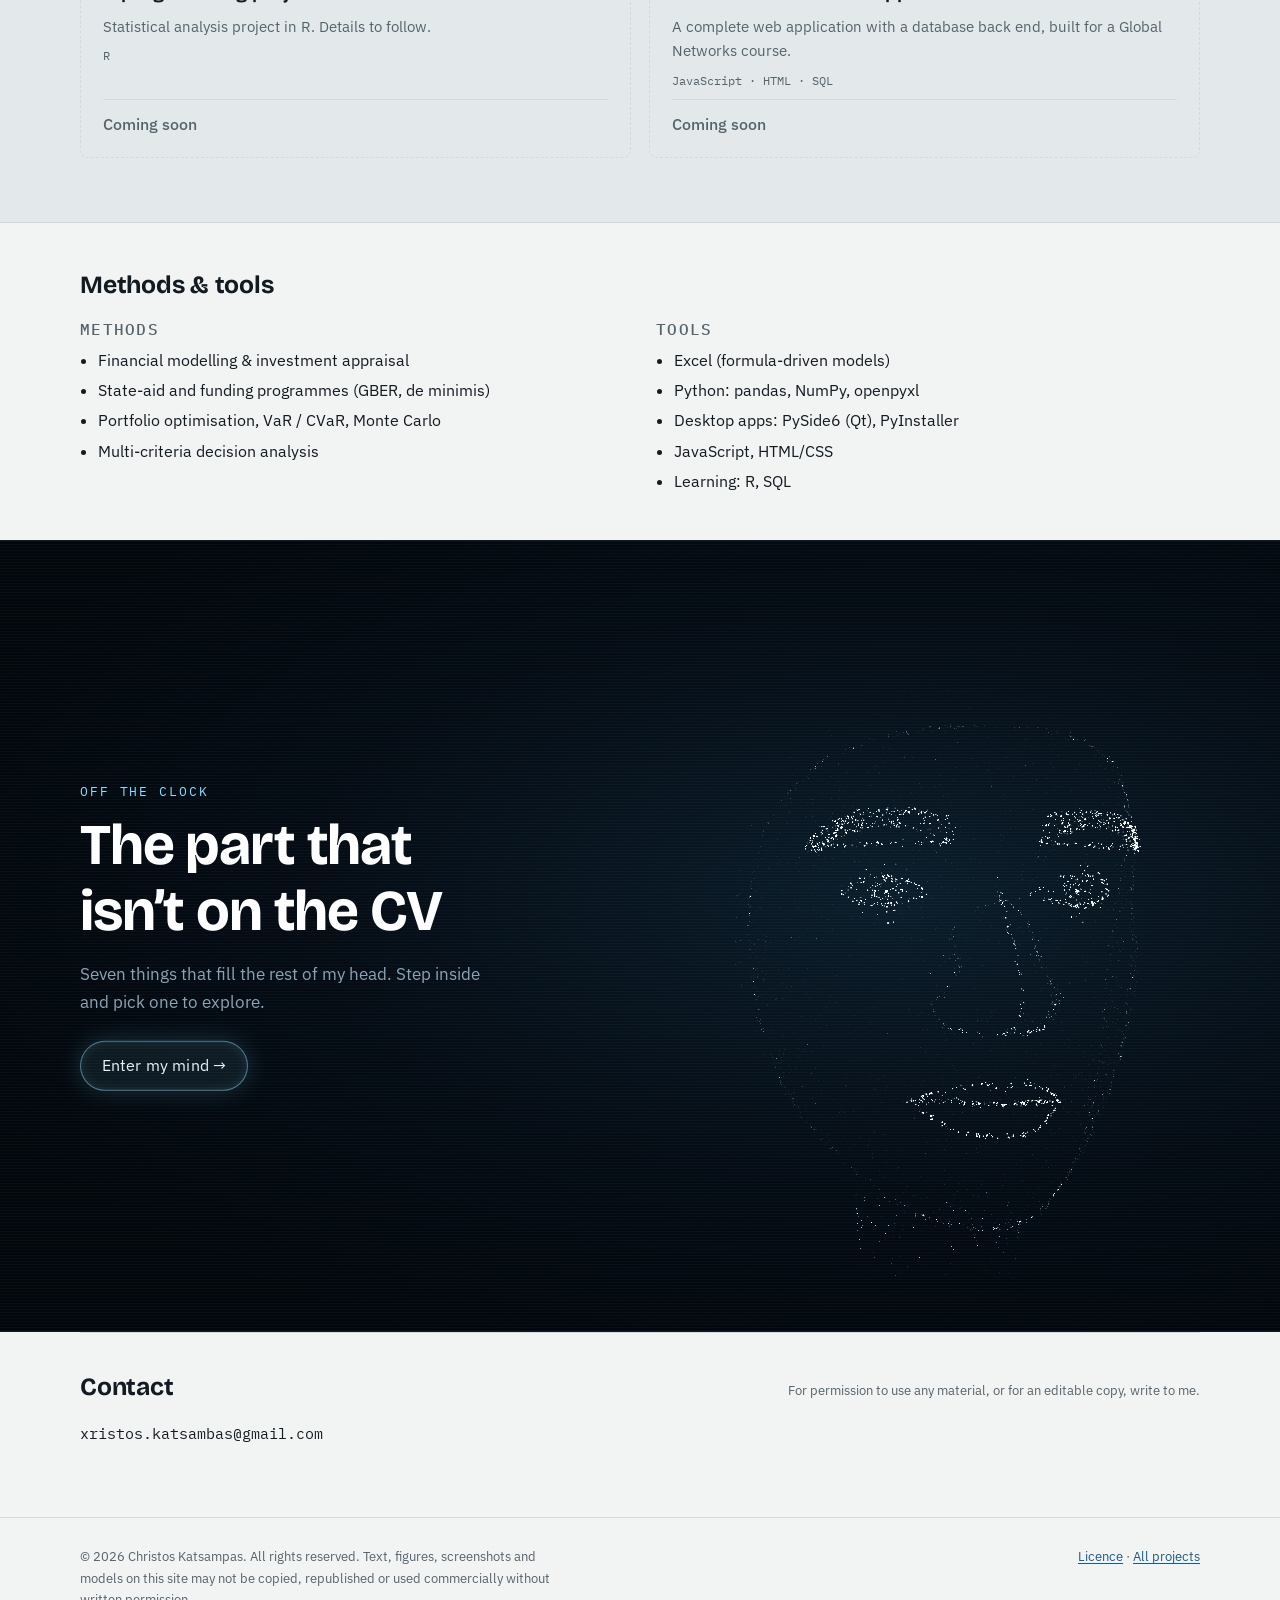
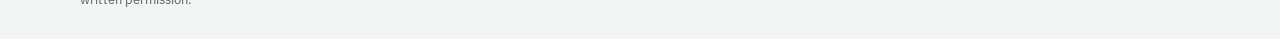
==== commit 8cb13d51: "Cleaner poster frames" ====
--- a/index.html
+++ b/index.html
@@ -17,7 +17,7 @@
 <meta property="og:image:alt" content="Christos Katsampas – Personal Project Portfolio">
 <meta name="twitter:card" content="summary_large_image">
 <link rel="preconnect" href="https://fonts.googleapis.com"><link rel="preconnect" href="https://fonts.gstatic.com" crossorigin><link rel="stylesheet" href="https://fonts.googleapis.com/css2?family=Bricolage+Grotesque:opsz,wght@12..96,500;12..96,600;12..96,700&family=IBM+Plex+Mono:wght@400;500&family=IBM+Plex+Sans:ital,wght@0,400;0,500;0,600;1,400&display=swap">
-<link rel="stylesheet" href="assets/style.css?v=794f5b2376">
+<link rel="stylesheet" href="assets/style.css?v=ec63b012ec">
 </head>
 <body>
 <header class="site-head">
@@ -158,7 +158,7 @@
 <button class="mind-star" type="button" data-k="run" style="--i:2;--c:#7cf0b0"><i class="ms-dot" aria-hidden="true"></i><span class="ms-text"><b>Running</b><small>10 km is home</small></span></button>
 <button class="mind-star" type="button" data-k="research" style="--i:3;--c:#8fdcff"><i class="ms-dot" aria-hidden="true"></i><span class="ms-text"><b>Research</b><small>People &amp; society</small></span></button>
 <button class="mind-star" type="button" data-k="gaming" style="--i:4;--c:#c59bff"><i class="ms-dot" aria-hidden="true"></i><span class="ms-text"><b>Gaming</b><small>CS &middot; COD &middot; Souls</small></span></button>
-<button class="mind-star" type="button" data-k="read" style="--i:5;--c:#ffd27a"><i class="ms-dot" aria-hidden="true"></i><span class="ms-text"><b>Reading</b><small>Classics &amp; Stoics</small></span></button>
+<button class="mind-star" type="button" data-k="read" style="--i:5;--c:#ffd27a"><i class="ms-dot" aria-hidden="true"></i><span class="ms-text"><b>Reading &amp; film</b><small>Books &middot; films</small></span></button>
 <button class="mind-star" type="button" data-k="music" style="--i:6;--c:#ff7ac8"><i class="ms-dot" aria-hidden="true"></i><span class="ms-text"><b>Music</b><small>Rock &amp; jazz</small></span></button>
       </nav>
       <div class="mind-tools">
@@ -170,6 +170,7 @@
       </button>
     </div>
     <aside class="mind-panel" aria-live="polite" hidden>
+      <button class="mind-grab" type="button" aria-label="Close panel"><i></i></button>
       <div class="mind-panel-body"></div>
       <div class="mind-switch">
         <button class="msw-prev" type="button"><span aria-hidden="true">&larr;</span> <span class="msw-name"></span></button>
@@ -192,7 +193,7 @@
         <button type="button" class="sk-replay">Trace again</button>
       </div>
     </div>
-    <div class="mp-show"><div class="sketch"><canvas class="sketch-canvas" aria-label="Drawing" role="img"></canvas></div></div>
+    <div class="mp-show mp-fill"><div class="sketch"><canvas class="sketch-canvas" aria-label="Drawing" role="img"></canvas></div></div>
   </template>
 
   <template data-k="gym">
@@ -208,7 +209,7 @@
 <li><span class="pr-name">T-bar row</span><span class="pr-bar"><i style="--w:0.200"></i></span><span class="pr-kg"><b data-count="60">60</b> kg</span></li>
       </ul>
     </div>
-    <div class="mp-show"><div class="holo-wrap"><div class="holo"></div><span class="holo-tag holo-rep">Rep 1 / 12</span></div></div>
+    <div class="mp-show mp-fill"><div class="holo-wrap"><div class="holo"></div><span class="holo-tag holo-rep">Rep 1 / 12</span></div></div>
   </template>
 
   <template data-k="run">
@@ -223,7 +224,7 @@
       </div>
       <p class="mp-note">Usually 10&ndash;25 km a month.</p>
     </div>
-    <div class="mp-show"><div class="holo-wrap"><div class="holo"></div><span class="holo-tag holo-cue"></span></div></div>
+    <div class="mp-show mp-fill"><div class="holo-wrap"><div class="holo"></div><span class="holo-tag holo-cue"></span></div></div>
   </template>
 
   <template data-k="research">
@@ -233,7 +234,7 @@
       <blockquote>Anything and everything surrounding human behaviour and the complexity of society.</blockquote>
       <p class="mp-note">A tiny crowd model: each dot only follows its neighbours, yet a group pattern appears. Move your pointer through it.</p>
     </div>
-    <div class="mp-show"><div class="flock"><canvas class="flock-canvas" aria-label="Flocking simulation" role="img"></canvas></div></div>
+    <div class="mp-show mp-fill"><div class="flock"><canvas class="flock-canvas" aria-label="Flocking simulation" role="img"></canvas></div></div>
   </template>
 
   <template data-k="gaming">
@@ -253,14 +254,33 @@
 
   <template data-k="read">
     <div class="mp-text">
-      <p class="mp-kicker">06 &middot; Reading</p>
-      <h3 tabindex="-1">On the desk, and on the shelf</h3>
-      <p>Two books I&rsquo;m reading now, and five that stayed with me.</p>
+      <p class="mp-kicker">06 &middot; Reading &amp; film</p>
+      <h3 tabindex="-1">Books on the desk, films on the screen</h3>
+      <p>Classics and Stoics on paper. On screen, anything from Pixar to <i>Cinema Paradiso</i>.</p>
+      <div class="rf-stats">
+        <a href="https://www.goodreads.com/user/show/148873760-chris" target="_blank" rel="noopener"><b>35</b><span>books read &middot; Goodreads <span aria-hidden="true">&nearr;</span></span></a>
+        <a href="https://letterboxd.com/Ckatsambas/" target="_blank" rel="noopener"><b>222</b><span>films logged &middot; Letterboxd <span aria-hidden="true">&nearr;</span></span></a>
+      </div>
     </div>
     <div class="mp-show">
-      <div class="shelves">
-        <div><p class="shelf-label">Reading now</p><ul class="shelf"><li class="spine s0"><span>The Prince</span><small>Niccol&ograve; Machiavelli</small></li><li class="spine s1"><span>Meditations</span><small>Marcus Aurelius</small></li></ul></div>
-        <div><p class="shelf-label">Favourites</p><ul class="shelf"><li class="spine s2"><span>Great Expectations</span><small>Charles Dickens</small></li><li class="spine s3"><span>The Picture of Dorian Gray</span><small>Oscar Wilde</small></li><li class="spine s4"><span>Psycho-Pass</span><small>Manga</small></li><li class="spine s5"><span>Siddhartha</span><small>Hermann Hesse</small></li><li class="spine s6"><span>The Bible</span></li></ul></div>
+      <div class="rf">
+        <div class="rf-tabs" role="tablist" aria-label="Books or films">
+          <button type="button" role="tab" aria-selected="true" data-tab="books">Books</button>
+          <button type="button" role="tab" aria-selected="false" data-tab="films">Films</button>
+        </div>
+        <div class="rf-pane shelves" data-pane="books" role="tabpanel">
+          <div><p class="shelf-label">Reading now</p><ul class="shelf"><li class="book s0 has-cover"><span class="book-t"><span>The Prince</span><small>Niccol&ograve; Machiavelli</small></span><img src="https://covers.openlibrary.org/b/id/14850533-M.jpg" alt="The Prince by Niccol&ograve; Machiavelli" decoding="async" referrerpolicy="no-referrer" draggable="false"></li><li class="book s1 has-cover"><span class="book-t"><span>Meditations</span><small>Marcus Aurelius</small></span><img src="https://covers.openlibrary.org/b/id/211529-M.jpg" alt="Meditations by Marcus Aurelius" decoding="async" referrerpolicy="no-referrer" draggable="false"></li></ul></div>
+          <div><p class="shelf-label">Favourites</p><ul class="shelf"><li class="book s2 has-cover"><span class="book-t"><span>Great Expectations</span><small>Charles Dickens</small></span><img src="https://covers.openlibrary.org/b/id/13847517-M.jpg" alt="Great Expectations by Charles Dickens" decoding="async" referrerpolicy="no-referrer" draggable="false"></li><li class="book s3 has-cover"><span class="book-t"><span>The Picture of Dorian Gray</span><small>Oscar Wilde</small></span><img src="https://covers.openlibrary.org/b/id/14917047-M.jpg" alt="The Picture of Dorian Gray by Oscar Wilde" decoding="async" referrerpolicy="no-referrer" draggable="false"></li><li class="book s4 has-cover"><span class="book-t"><span>Psycho-Pass</span><small>Manga</small></span><img src="https://covers.openlibrary.org/b/id/8746604-M.jpg" alt="Psycho-Pass" decoding="async" referrerpolicy="no-referrer" draggable="false"></li><li class="book s5 has-cover"><span class="book-t"><span>Siddhartha</span><small>Hermann Hesse</small></span><img src="https://covers.openlibrary.org/b/id/6562535-M.jpg" alt="Siddhartha by Hermann Hesse" decoding="async" referrerpolicy="no-referrer" draggable="false"></li><li class="book s6"><span class="book-t"><span>The Bible</span></span></li></ul></div>
+          <p class="img-credit">Covers from <a href="https://openlibrary.org/" target="_blank" rel="noopener">Open Library</a>.</p>
+        </div>
+        <div class="rf-pane" data-pane="films" role="tabpanel" hidden>
+          <p class="shelf-label">Four favourites</p>
+          <ol class="filmstrip"><li><img src="https://image.tmdb.org/t/p/w342/hbhFnRzzg6ZDmm8YAmxBnQpQIPh.jpg" alt="WALL&middot;E poster" decoding="async" referrerpolicy="no-referrer" draggable="false"><span class="fm-n">01</span><b>WALL&middot;E</b><small>2008</small></li><li><img src="https://image.tmdb.org/t/p/w342/lBYOKAMcxIvuk9s9hMuecB9dPBV.jpg" alt="The Pursuit of Happyness poster" decoding="async" referrerpolicy="no-referrer" draggable="false"><span class="fm-n">02</span><b>The Pursuit of Happyness</b><small>2006</small></li><li><img src="https://image.tmdb.org/t/p/w342/aRgPnx4aPS96f7CnhJH7IG5dN1A.jpg" alt="Cinema Paradiso poster" decoding="async" referrerpolicy="no-referrer" draggable="false"><span class="fm-n">03</span><b>Cinema Paradiso</b><small>1988</small></li><li><img src="https://image.tmdb.org/t/p/w342/nNAeTmF4CtdSgMDplXTDPOpYzsX.jpg" alt="The Empire Strikes Back poster" decoding="async" referrerpolicy="no-referrer" draggable="false"><span class="fm-n">04</span><b>The Empire Strikes Back</b><small>1980</small></li></ol>
+          <p class="shelf-label">How I rate &middot; 213 films</p>
+          <div class="rate-hist" role="img" aria-label="Rating distribution: mostly 3.5 to 5 stars, with 5 stars the most common"><i style="--h:0.000" title="0.5 stars: 0"></i><i style="--h:0.075" title="1 stars: 4"></i><i style="--h:0.057" title="1.5 stars: 3"></i><i style="--h:0.057" title="2 stars: 3"></i><i style="--h:0.113" title="2.5 stars: 6"></i><i style="--h:0.434" title="3 stars: 23"></i><i style="--h:0.830" title="3.5 stars: 44"></i><i style="--h:0.925" title="4 stars: 49"></i><i style="--h:0.528" title="4.5 stars: 28"></i><i style="--h:1.000" title="5 stars: 53"></i></div>
+          <div class="rate-axis"><span>&frac12;&#9733;</span><span>5&#9733;</span></div>
+          <p class="img-credit">Posters from <a href="https://www.themoviedb.org/" target="_blank" rel="noopener">TMDB</a>; not endorsed or certified by TMDB.</p>
+        </div>
       </div>
     </div>
   </template>
@@ -311,7 +331,7 @@
     <p><a href="LICENSE.txt">Licence</a> &middot; <a href="index.html">All projects</a></p>
   </div>
 </footer>
-<script src="assets/about/holo.js?v=53cc00b122" defer></script>
-<script src="assets/about/mind.js?v=1f17f7b131" defer></script>
+<script src="assets/about/holo.js?v=927ca92a5d" defer></script>
+<script src="assets/about/mind.js?v=b9328da91d" defer></script>
 </body>
 </html>
--- a/assets/style.css
+++ b/assets/style.css
@@ -486,3 +486,107 @@
 
 .mind-panel[hidden], .mind [hidden] { display: none !important; }
 @media (pointer: coarse) { .mind-hint { display: none; } }
+
+/* Phones: header first, then the showcase, then the details */
+.mind--live .ms-text { translate: 0 var(--dy, 0px); transition: clip-path .5s cubic-bezier(.6, 0, .2, 1), background .2s, translate .3s; }
+.mind-grab { display: none; }
+@media not all and (min-width: 1000px) and (min-aspect-ratio: 6/5) {
+  .mind--galaxy .mind-panel-body { gap: 0; }
+  .mind--galaxy .mp-text { display: contents; }
+  .mind--galaxy .mp-text > .mp-kicker { order: -3; margin-bottom: .2rem; padding-right: 2.6rem; }
+  .mind--galaxy .mp-text > h3 { order: -2; margin-bottom: .8rem; padding-right: 2.6rem; }
+  .mind--galaxy .mp-show { order: -1; margin-bottom: 1.1rem; }
+  .mind--galaxy .mp-text > :last-child { margin-bottom: 1.3rem; }
+  .mind--galaxy .mind-grab {
+    display: block; position: sticky; top: -1.2rem; align-self: center; width: 4rem; height: 1.4rem; margin: -1rem 0 .1rem;
+    background: none; border: 0; padding: 0; z-index: 2; flex: none;
+  }
+  .mind--galaxy .mind-grab, .mind--galaxy .mp-text > .mp-kicker, .mind--galaxy .mp-text > h3 { touch-action: none; }
+  .mind-grab i { display: block; width: 2.6rem; height: 4px; margin: 0 auto; border-radius: 2px; background: rgba(143, 220, 255, 0.35); }
+}
+@media (pointer: coarse) {
+  .mind--live .ms-text { padding: .3rem .7rem; }
+  .mind--live .ms-dot::after { content: ""; position: absolute; inset: -14px; }
+  .mind--live .ms-dot { pointer-events: auto; }
+}
+/* Phones held sideways: galaxy on the left, panel on the right */
+@media (orientation: landscape) and (max-height: 520px) {
+  .mind--galaxy .mind-panel { top: 0; left: 38%; border-radius: 0; border-top: 0; border-left: 1px solid var(--m-line); transform: translateX(30px); padding-top: .9rem; }
+  .mind--galaxy .mind-panel.is-open { transform: none; }
+  .mind--galaxy .mp-show { height: 72vh; min-height: 0; }
+  .mind--galaxy .mind-grab { display: none; }
+  .mind--panel .mind-tools { top: .6rem; }
+  .mind-stage { min-height: 0; }
+}
+@media not all and (min-width: 1000px) and (min-aspect-ratio: 6/5) {
+  .mind--galaxy .mp-show { height: auto; min-height: 0; }
+  .mind--galaxy .mp-show.mp-fill { height: min(46vh, 430px); min-height: 240px; }
+}
+@media (orientation: landscape) and (max-height: 520px) {
+  .mind--galaxy .mp-show.mp-fill { height: 72vh; min-height: 0; }
+}
+
+/* Reading & film */
+.rf-stats { display: grid; grid-template-columns: 1fr 1fr; gap: .7rem; margin-top: 1.2rem; }
+.rf-stats a { display: block; padding: .75rem .85rem; border: 1px solid rgba(255, 210, 122, 0.25); border-radius: 10px; background: rgba(255, 210, 122, 0.04); color: inherit; text-decoration: none; transition: border-color .2s, background .2s; }
+.rf-stats a:hover { border-color: #ffd27a; background: rgba(255, 210, 122, 0.09); }
+.rf-stats b { display: block; font-family: var(--font-display); font-size: 1.6rem; color: #ffd27a; line-height: 1.1; }
+.rf-stats span { font-size: .8rem; color: var(--m-muted); }
+.rf { width: 100%; max-width: 40rem; display: flex; flex-direction: column; gap: 1.2rem; max-height: 100%; }
+.rf-tabs { display: inline-flex; align-self: flex-start; padding: 3px; border: 1px solid var(--m-line); border-radius: 999px; }
+.rf-tabs button { background: none; border: 0; border-radius: 999px; padding: .35rem 1.1rem; font-size: .9rem; color: var(--m-muted); }
+.rf-tabs button[aria-selected="true"] { background: rgba(255, 210, 122, 0.16); color: #fff; }
+.rf-pane { min-height: 0; overflow-y: auto; }
+.filmstrip { list-style: none; margin: 0 0 1.4rem; padding: 14px 10px; display: grid; grid-template-columns: repeat(4, 1fr); gap: 8px; border-radius: 6px;
+  background:
+    radial-gradient(circle, #03070c 3px, transparent 3.5px) 0 3px / 14px 10px repeat-x,
+    radial-gradient(circle, #03070c 3px, transparent 3.5px) 0 calc(100% - 3px) / 14px 10px repeat-x,
+    #1a1610; }
+.filmstrip li { aspect-ratio: 2 / 3; display: flex; flex-direction: column; justify-content: flex-end; gap: .15rem; padding: .7rem .6rem; border-radius: 3px;
+  background: linear-gradient(180deg, rgba(255, 210, 122, 0.12), rgba(255, 210, 122, 0.02) 55%), #0b0d10; border: 1px solid rgba(255, 210, 122, 0.18); position: relative; overflow: hidden; }
+.filmstrip .fm-n { position: absolute; top: .5rem; left: .6rem; font-family: var(--font-mono); font-size: .72rem; color: rgba(255, 210, 122, 0.7); }
+.filmstrip b { font-family: var(--font-display); font-weight: 600; font-size: .98rem; line-height: 1.15; color: #fff; }
+.filmstrip small { font-family: var(--font-mono); font-size: .75rem; color: var(--m-muted); }
+.rate-hist { display: grid; grid-template-columns: repeat(10, 1fr); gap: 4px; align-items: end; height: 6.5rem; padding-bottom: 2px; border-bottom: 1px solid rgba(255, 210, 122, 0.3); }
+.rate-hist i { display: block; height: calc(var(--h) * 100%); min-height: 2px; background: linear-gradient(180deg, #ffd27a, rgba(255, 210, 122, 0.35)); border-radius: 2px 2px 0 0;
+  transform-origin: bottom; animation: rh-in .8s cubic-bezier(.2, .8, .2, 1) both; }
+.rate-hist i:nth-child(n) { animation-delay: calc(var(--h) * 200ms); }
+@keyframes rh-in { from { transform: scaleY(0); } }
+.rate-axis { display: flex; justify-content: space-between; font-family: var(--font-mono); font-size: .72rem; color: var(--m-muted); margin-top: .35rem; }
+@media (max-width: 520px) {
+  .filmstrip { grid-template-columns: repeat(2, 1fr); }
+  .filmstrip li { aspect-ratio: 16 / 10; }
+  .rf-stats { grid-template-columns: 1fr; }
+}
+@media (prefers-reduced-motion: reduce) { .rate-hist i { animation: none; } }
+
+/* Covers and posters */
+.shelf { gap: 10px; }
+.book { position: relative; flex: none; }
+.book.has-cover { width: 5.6rem; aspect-ratio: 2 / 3; height: auto; padding: 0; background: #111; border-radius: 2px 4px 4px 2px;
+  box-shadow: 0 10px 18px rgba(0, 0, 0, 0.45), inset 3px 0 0 rgba(255, 255, 255, 0.08); transform-origin: bottom center; transition: transform .25s; }
+.book.has-cover:hover { transform: translateY(-8px) rotate(-2deg); }
+.book.has-cover .book-t { position: absolute; inset: 0; display: flex; flex-direction: column; justify-content: flex-end; padding: .45rem; font-size: .7rem; color: #10161b; }
+.book img { position: absolute; inset: 0; width: 100%; height: 100%; object-fit: cover; border-radius: inherit; -webkit-user-drag: none; user-select: none; }
+.book:not(.has-cover) { writing-mode: vertical-rl; transform: rotate(180deg); display: flex; justify-content: space-between; width: 2.9rem; padding: .7rem .2rem; border-radius: 3px;
+  font-family: var(--font-display); font-weight: 600; font-size: .86rem; line-height: 1.1; color: #10161b; transition: transform .25s; }
+.book:not(.has-cover) .book-t { display: flex; justify-content: space-between; gap: .6rem; height: 100%; }
+.book:not(.has-cover) small { font-family: var(--font-body); font-weight: 400; font-size: .68rem; opacity: .75; }
+.book:not(.has-cover):hover { transform: rotate(180deg) translateY(8px); }
+.book.s0 { background: #ffd27a; height: 8.4rem; } .book.s1 { background: #e7dcc4; height: 8.4rem; } .book.s2 { background: #c9b48a; height: 8.4rem; }
+.book.s3 { background: #a7c4b5; height: 8.4rem; } .book.s4 { background: #ff7a9a; height: 8.4rem; } .book.s5 { background: #f0c27b; height: 8.4rem; } .book.s6 { background: #d9d2c2; height: 8.4rem; }
+.book.has-cover { height: auto; }
+.shelves .shelf { min-height: 0; align-items: flex-end; flex-wrap: wrap; }
+@media (min-width: 1000px) and (min-aspect-ratio: 6/5) {
+  .shelves .book.has-cover { width: 6.6rem; }
+  .shelves .book:not(.has-cover) { height: 9.9rem; width: 3.1rem; }
+}
+.filmstrip li img { position: absolute; inset: 0; width: 100%; height: 100%; object-fit: cover; -webkit-user-drag: none; user-select: none; }
+/* The poster already carries the title, so the text card only shows when there is no poster. */
+.filmstrip li:has(img) > b, .filmstrip li:has(img) > small { display: none; }
+.filmstrip li > b, .filmstrip li > small { position: relative; z-index: 1; }
+.filmstrip .fm-n { z-index: 1; }
+.filmstrip li:has(img) .fm-n { position: absolute; background: rgba(0, 0, 0, 0.55); padding: 0 .3rem; border-radius: 3px; }
+.img-credit { font-size: .72rem !important; color: var(--m-muted) !important; margin: .6rem 0 0 !important; }
+.img-credit a { color: inherit; }
+@media (max-width: 520px) { .filmstrip li { aspect-ratio: 2 / 3; } .book.has-cover { width: 4.6rem; } }
